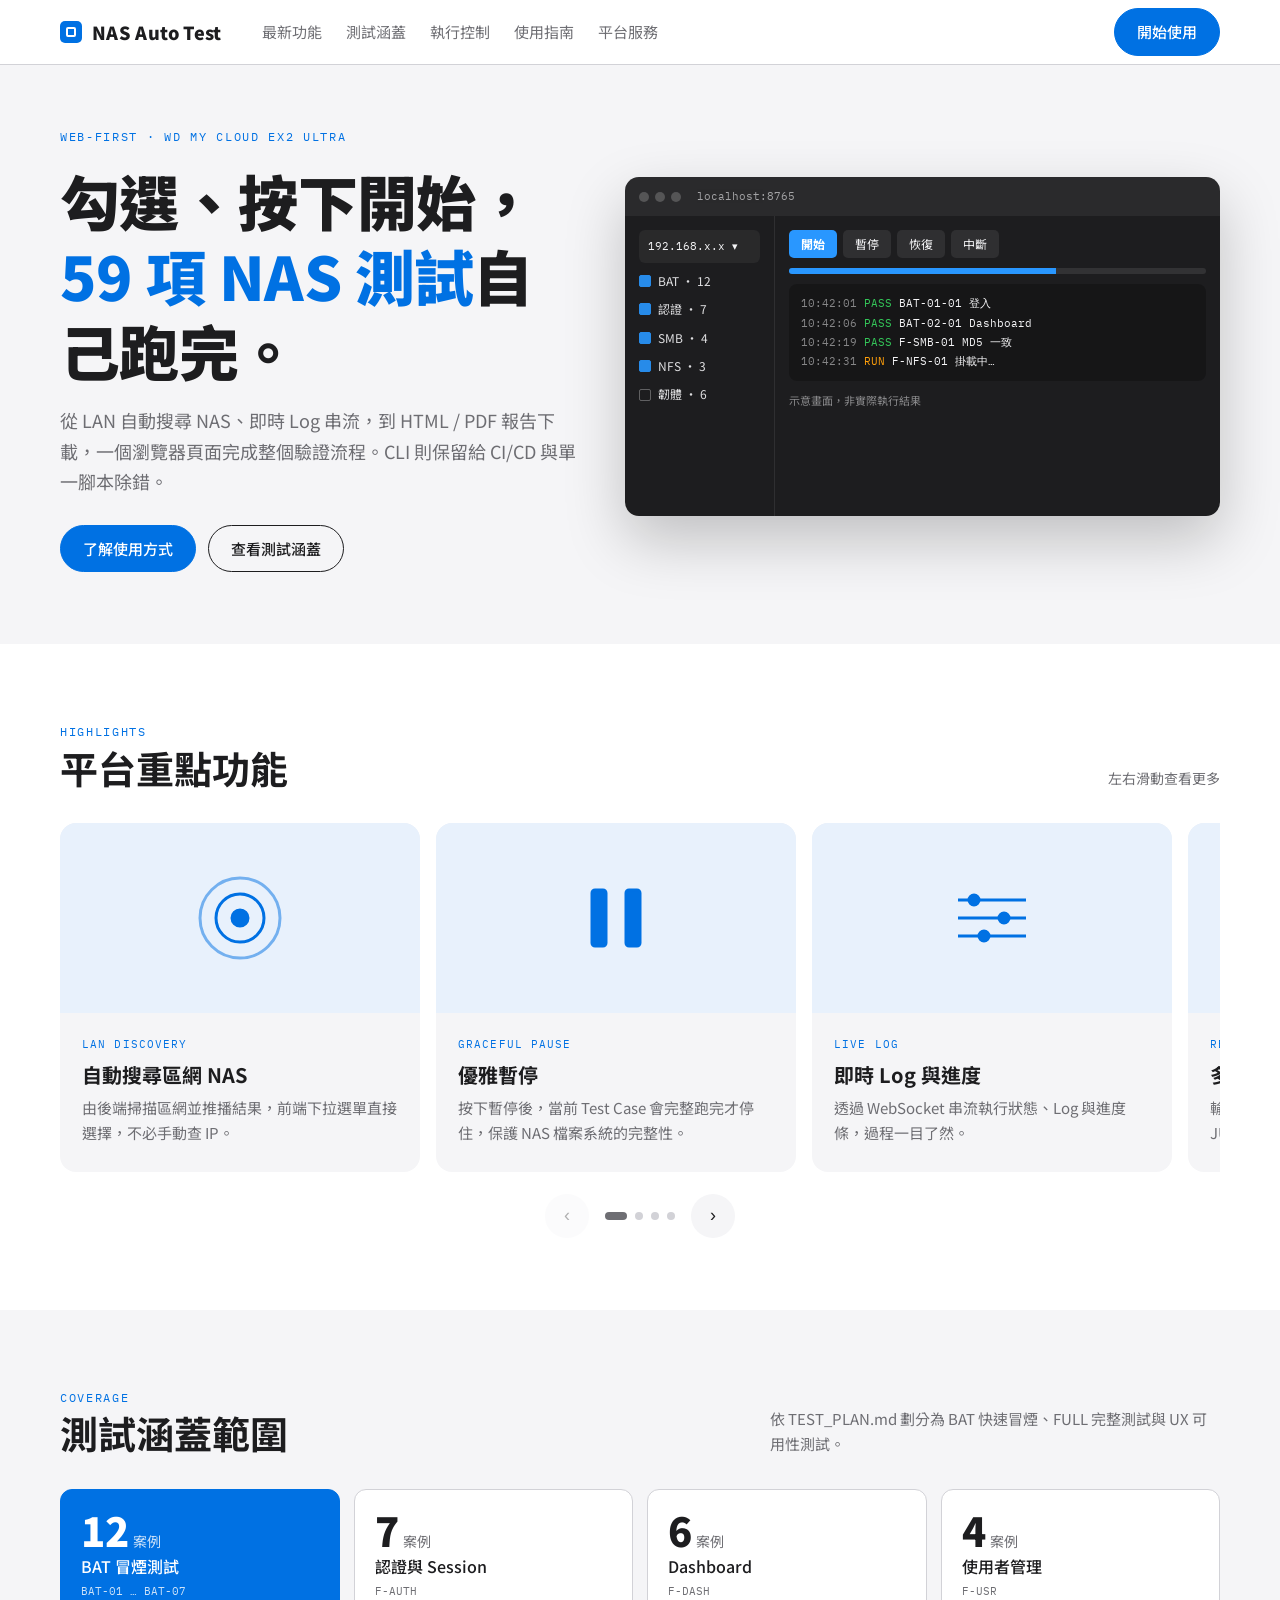
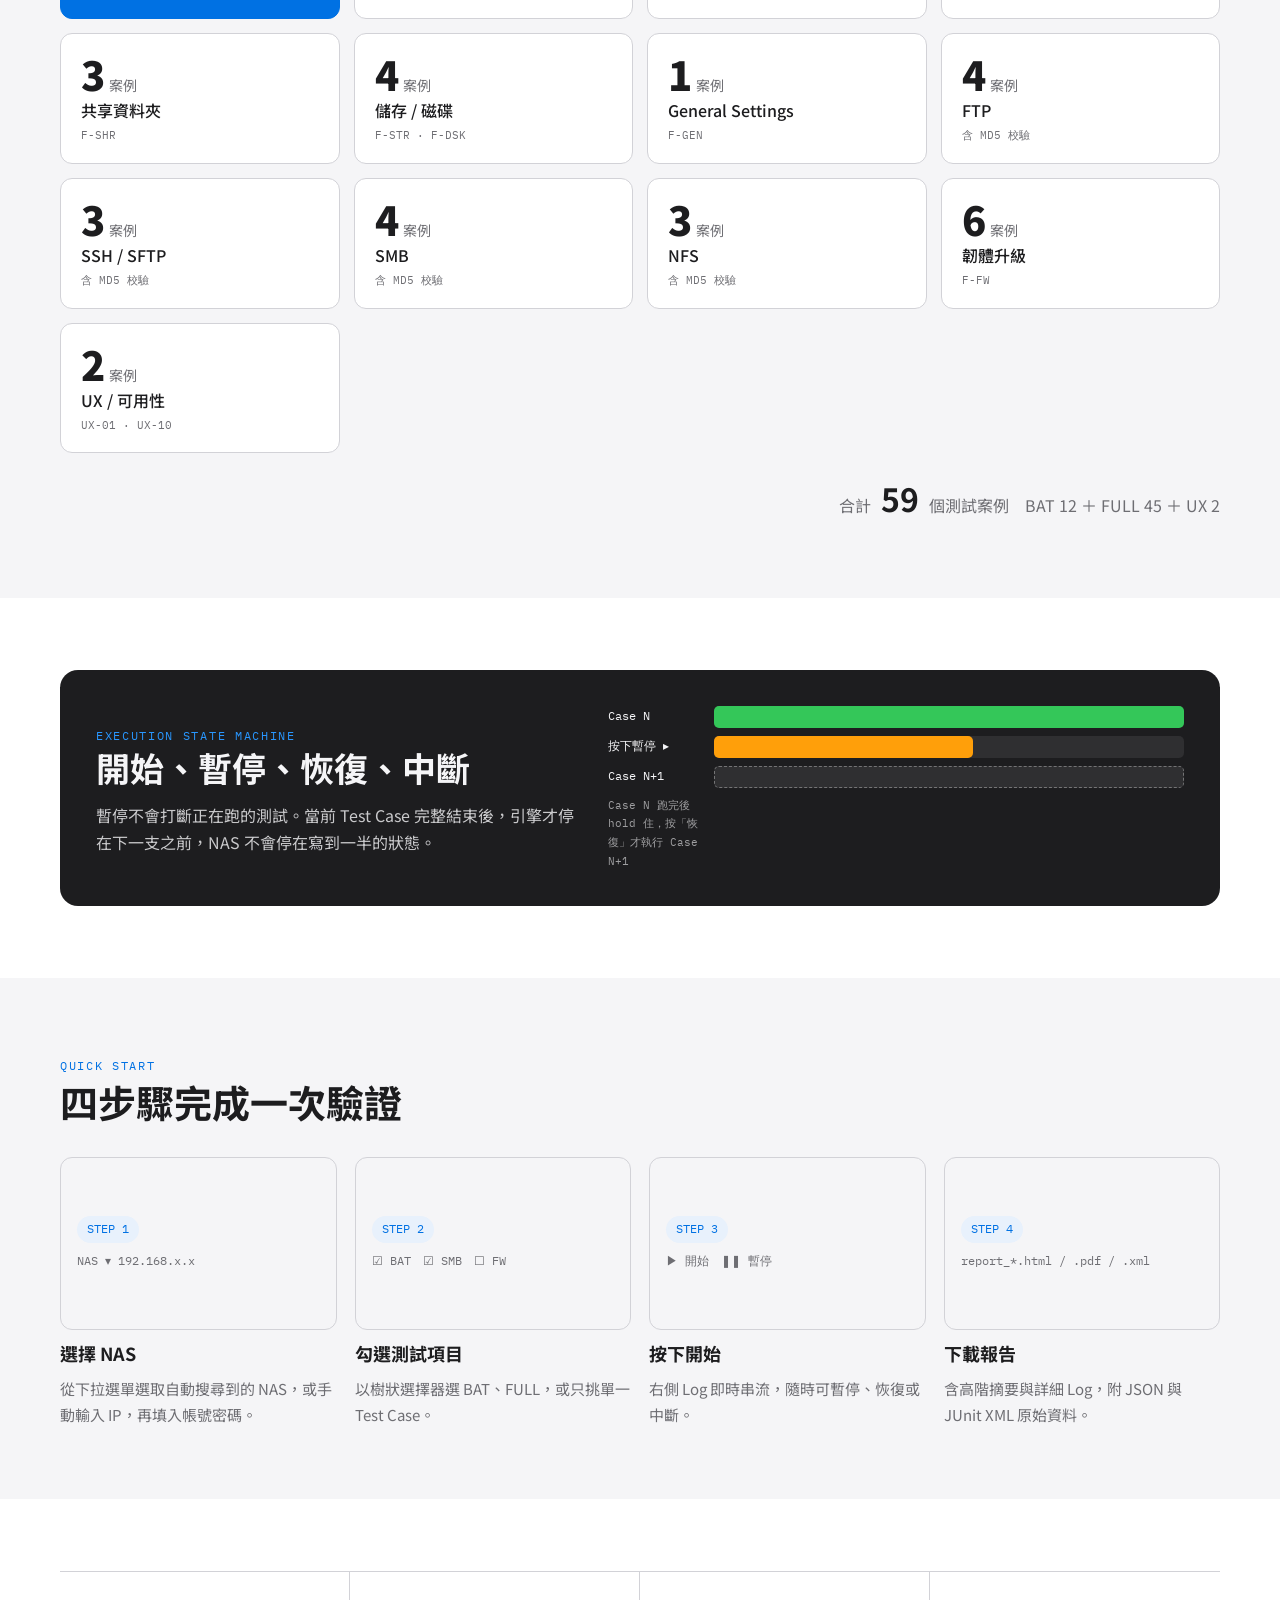
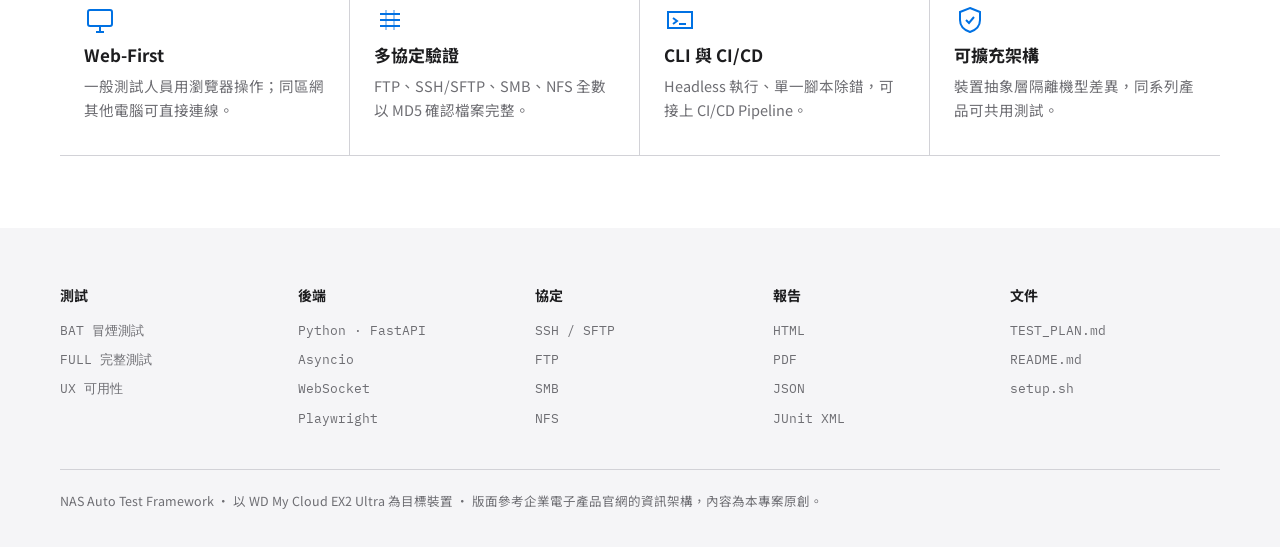
==== nas-intro.html @ 5253f3bf "Add NAS Auto Test introduction page with iPad swipe support Co-Authored-By: Claude Sonnet 5 <noreply" ====
<!doctype html>
<html lang="zh-Hant">
<head>
<meta charset="utf-8">
<meta name="viewport" content="width=device-width,initial-scale=1,viewport-fit=cover">
<title>NAS 自動化測試平台</title>
<link rel="preconnect" href="https://fonts.googleapis.com">
<link rel="stylesheet" href="https://fonts.googleapis.com/css2?family=IBM+Plex+Mono:wght@400;500&family=Noto+Sans+TC:wght@300;400;500;700;900&display=swap">
<style>
html{color-scheme:light dark;-webkit-text-size-adjust:100%}
body{margin:0}
img{max-width:100%}
[hidden]{display:none!important}

:root{
  --bg:#ffffff; --bg-alt:#f5f5f7; --ink:#1d1d1f; --ink-2:#6e6e73; --line:#d2d2d7;
  --accent:#0071e3; --accent-ink:#ffffff; --accent-soft:#e8f1fc;
  --dark:#1d1d1f; --dark-ink:#f5f5f7; --pass:#34c759; --warn:#ff9f0a; --fail:#ff3b30;
  --foot:#f5f5f7; --foot-ink:#1d1d1f; --foot-2:#6e6e73; --foot-line:#d2d2d7;
  --font:"Noto Sans TC","PingFang TC","Microsoft JhengHei",system-ui,sans-serif;
  --mono:"IBM Plex Mono",ui-monospace,Menlo,monospace;
}
@media (prefers-color-scheme:dark){:root:not([data-theme="light"]){
  --bg:#000000; --bg-alt:#161617; --ink:#f5f5f7; --ink-2:#a1a1a6; --line:#424245;
  --accent:#2997ff; --accent-ink:#ffffff; --accent-soft:#0a2540;
  --dark:#1d1d1f; --dark-ink:#f5f5f7; --pass:#30d158; --warn:#ff9f0a; --fail:#ff453a;
  --foot:#161617; --foot-ink:#f5f5f7; --foot-2:#a1a1a6; --foot-line:#424245;
}}
:root[data-theme="dark"]{
  --bg:#000000; --bg-alt:#161617; --ink:#f5f5f7; --ink-2:#a1a1a6; --line:#424245;
  --accent:#2997ff; --accent-ink:#ffffff; --accent-soft:#0a2540;
  --dark:#1d1d1f; --dark-ink:#f5f5f7; --pass:#30d158; --warn:#ff9f0a; --fail:#ff453a;
  --foot:#161617; --foot-ink:#f5f5f7; --foot-2:#a1a1a6; --foot-line:#424245;
}
*{box-sizing:border-box}
html{scroll-behavior:smooth}
body{background:var(--bg);color:var(--ink);font-family:var(--font);font-size:16px;line-height:1.7;-webkit-font-smoothing:antialiased}
a{color:inherit;text-decoration:none}
a:focus-visible,button:focus-visible{outline:2px solid var(--accent);outline-offset:3px}
h1,h2,h3{text-wrap:balance;line-height:1.25;margin:0}
p{margin:0}
.wrap{max-width:1200px;margin-inline:auto;padding-inline:20px}
section{padding-block:72px}
.eyebrow{font-family:var(--mono);font-size:12px;letter-spacing:.14em;text-transform:uppercase;color:var(--accent)}
.sec-head{display:flex;justify-content:space-between;align-items:flex-end;gap:16px;flex-wrap:wrap;margin-bottom:32px}
.sec-head h2{font-size:clamp(26px,3.4vw,38px);font-weight:700}

/* nav */
.nav{position:sticky;top:env(safe-area-inset-top,0px);z-index:10;background:var(--bg);border-bottom:1px solid var(--line)}
.nav .wrap{display:flex;align-items:center;gap:28px;height:64px}
.logo{font-weight:900;font-size:18px;letter-spacing:.02em;display:flex;align-items:center;gap:10px;white-space:nowrap}
.logo i{width:22px;height:22px;border-radius:5px;background:var(--accent);display:inline-block;position:relative}
.logo i::after{content:"";position:absolute;inset:6px;border:2px solid var(--accent-ink);border-radius:2px}
.nav ul{display:flex;gap:24px;list-style:none;margin:0 0 0 12px;padding:0;font-size:15px;color:var(--ink-2)}
.nav ul a:hover{color:var(--ink)}
.nav .sp{flex:1}
.btn{display:inline-block;padding:10px 22px;border-radius:999px;font-weight:500;font-size:15px;border:1px solid var(--ink);color:var(--ink);background:transparent;cursor:pointer;font-family:inherit}
.btn.pri{background:var(--accent);border-color:var(--accent);color:var(--accent-ink)}
.btn:hover{filter:brightness(1.08)}

/* hero */
.hero{padding-block:56px 72px;background:var(--bg-alt)}
.hero .wrap{display:grid;grid-template-columns:1fr 1.15fr;gap:48px;align-items:center}
.hero h1{font-size:clamp(34px,5vw,60px);font-weight:900;letter-spacing:-.01em;margin-block:14px 18px}
.hero h1 em{font-style:normal;color:var(--accent)}
.hero p.lead{color:var(--ink-2);font-size:18px;max-width:34em}
.hero .cta{display:flex;gap:12px;margin-top:28px;flex-wrap:wrap}
.mock{background:var(--dark);color:var(--dark-ink);border-radius:14px;overflow:hidden;box-shadow:0 24px 60px rgba(0,0,0,.22);font-size:13px}
.mock .bar{display:flex;align-items:center;gap:6px;padding:10px 14px;background:rgba(255,255,255,.06)}
.mock .bar b{width:10px;height:10px;border-radius:50%;background:#ffffff33}
.mock .bar span{margin-left:10px;font-family:var(--mono);font-size:11px;opacity:.6}
.mock .body{display:grid;grid-template-columns:150px 1fr;min-height:300px}
.mock .side{padding:14px;border-right:1px solid #ffffff14;display:grid;gap:8px;align-content:start;font-size:12px}
.mock .side .f{background:#ffffff0d;border-radius:6px;padding:7px 9px;font-family:var(--mono);font-size:11px}
.mock .side label{display:flex;gap:7px;align-items:center;opacity:.9}
.mock .side label::before{content:"";width:10px;height:10px;border:1.5px solid #2997ff;border-radius:2px;background:#2997ff}
.mock .side label.off::before{background:transparent;border-color:#ffffff55}
.mock .main{padding:14px;display:grid;gap:10px;align-content:start}
.ctl{display:flex;gap:6px;flex-wrap:wrap}
.ctl span{padding:4px 12px;border-radius:5px;background:#ffffff14;font-size:12px}
.ctl span.on{background:#2997ff;color:#ffffff;font-weight:700}
.prog{height:6px;border-radius:3px;background:#ffffff18;overflow:hidden}
.prog i{display:block;height:100%;width:64%;background:#2997ff}
.log{font-family:var(--mono);font-size:11px;line-height:1.75;background:#00000040;border-radius:8px;padding:10px 12px;overflow:hidden;white-space:nowrap}
.log .p{color:#34c759}.log .r{color:#ff9f0a}.log .f{color:#ff453a}.log .d{opacity:.5}

/* carousel */
.rail{display:flex;gap:16px;overflow-x:auto;scroll-snap-type:x mandatory;padding-bottom:14px;-webkit-overflow-scrolling:touch;overscroll-behavior-x:contain;touch-action:pan-x pan-y;scrollbar-width:none;cursor:grab}
.rail::-webkit-scrollbar{display:none}
.rail.drag{cursor:grabbing;scroll-snap-type:none;user-select:none}
.rail-ctl{display:flex;align-items:center;justify-content:center;gap:16px;margin-top:8px}
.rail-ctl button{width:44px;height:44px;border-radius:50%;border:0;background:var(--bg-alt);color:var(--ink);font-size:18px;cursor:pointer;touch-action:manipulation;-webkit-tap-highlight-color:transparent}
.rail-ctl button:disabled{opacity:.35;cursor:default}
.dots{display:flex;gap:8px}
.dots i{width:8px;height:8px;border-radius:50%;background:var(--line);transition:background .2s,width .2s}
.dots i.on{background:var(--ink-2);width:22px;border-radius:4px}
.alt .rail-ctl button{background:var(--bg)}
.rail>article{flex:0 0 min(360px,84%);scroll-snap-align:start;background:var(--bg-alt);border-radius:16px;overflow:hidden;display:flex;flex-direction:column}
.rail .vis{height:190px;display:grid;place-items:center;background:var(--accent-soft);color:var(--accent)}
.rail .txt{padding:22px 22px 26px;display:grid;gap:8px}
.rail h3{font-size:20px;font-weight:700}
.rail p{color:var(--ink-2);font-size:15px}
.tag{font-family:var(--mono);font-size:11px;letter-spacing:.1em;color:var(--accent)}

/* feature grid */
.alt{background:var(--bg-alt)}
.grid{display:grid;grid-template-columns:repeat(auto-fill,minmax(230px,1fr));gap:14px}
.mod{background:var(--bg);border:1px solid var(--line);border-radius:12px;padding:20px 20px 18px;display:grid;gap:6px;align-content:start}
.mod .n{font-size:40px;font-weight:900;line-height:1;font-variant-numeric:tabular-nums}
.mod .n small{font-size:14px;font-weight:400;color:var(--ink-2);margin-left:4px}
.mod h3{font-size:16px;font-weight:500}
.mod .ids{font-family:var(--mono);font-size:11px;color:var(--ink-2)}
.mod.hl{background:var(--accent);color:var(--accent-ink);border-color:var(--accent)}
.mod.hl .n small,.mod.hl .ids{color:inherit;opacity:.8}
.total{margin-top:18px;display:flex;justify-content:flex-end;gap:10px;align-items:baseline;color:var(--ink-2)}
.total b{font-size:32px;color:var(--ink);font-variant-numeric:tabular-nums}

/* guide */
.guide{display:grid;grid-template-columns:repeat(auto-fit,minmax(240px,1fr));gap:18px}
.guide article{display:grid;gap:12px;align-content:start}
.guide .thumb{aspect-ratio:16/10;border-radius:12px;background:var(--bg-alt);border:1px solid var(--line);padding:16px;display:grid;align-content:center;gap:8px;font-family:var(--mono);font-size:12px;color:var(--ink-2)}
.guide .thumb .pill{display:inline-block;padding:3px 10px;border-radius:999px;background:var(--accent-soft);color:var(--accent);width:max-content}
.guide h3{font-size:18px;font-weight:700}
.guide p{font-size:15px;color:var(--ink-2)}
.pause{background:var(--dark);color:var(--dark-ink);border-radius:18px;padding:36px;display:grid;grid-template-columns:1fr 1.2fr;gap:32px;align-items:center}
.pause h2{font-size:clamp(24px,3vw,34px);font-weight:700;margin-bottom:12px}
.pause p{opacity:.8}
.tl{display:grid;gap:8px;font-family:var(--mono);font-size:12px}
.tl div{display:grid;grid-template-columns:96px 1fr;gap:10px;align-items:center}
.tl .bar{height:22px;border-radius:5px;background:#ffffff14;position:relative}
.tl .bar i{position:absolute;inset:0 auto 0 0;border-radius:5px}
.tl .g{background:#34c759;width:100%}.tl .h{background:#ff9f0a;width:55%}.tl .z{background:transparent;border:1px dashed #ffffff55;width:100%}
.tl .note{grid-column:1/-1;opacity:.6;font-size:11px}

/* services */
.svc{display:grid;grid-template-columns:repeat(auto-fit,minmax(220px,1fr));gap:0;border-block:1px solid var(--line)}
.svc>div{padding:32px 24px;border-right:1px solid var(--line);display:grid;gap:8px;align-content:start}
.svc>div:last-child{border-right:0}
.svc svg{color:var(--accent)}
.svc h3{font-size:17px;font-weight:700}
.svc p{font-size:14.5px;color:var(--ink-2)}

/* footer */
footer{background:var(--foot);color:var(--foot-ink);padding-block:56px 36px;font-size:14px}
.fcols{display:grid;grid-template-columns:repeat(auto-fit,minmax(170px,1fr));gap:28px}
.fcols h4{margin:0 0 12px;font-size:14px;font-weight:700}
.fcols ul{list-style:none;margin:0;padding:0;display:grid;gap:8px;color:var(--foot-2);font-family:var(--mono);font-size:12.5px}
.fbot{margin-top:40px;padding-top:20px;border-top:1px solid var(--foot-line);color:var(--foot-2);font-size:12.5px}

@media (max-width:1024px){
  .guide{display:flex;overflow-x:auto;scroll-snap-type:x mandatory;-webkit-overflow-scrolling:touch;overscroll-behavior-x:contain;touch-action:pan-x pan-y;scrollbar-width:none;padding-bottom:14px}
  .guide::-webkit-scrollbar{display:none}
  .guide article{flex:0 0 min(300px,80%);scroll-snap-align:start}
}
@media (max-width:860px){
  .nav .wrap{flex-wrap:wrap;height:auto;row-gap:0;padding-top:10px}
  .nav ul{order:3;width:100%;margin:0;padding:8px 0 10px;overflow-x:auto;white-space:nowrap;-webkit-overflow-scrolling:touch;scrollbar-width:none;gap:22px}
  .nav ul::-webkit-scrollbar{display:none}
  .nav ul a{display:inline-block;padding:6px 0}
  .btn{min-height:44px}
  .hero .wrap,.pause{grid-template-columns:1fr}
  .mock .body{grid-template-columns:118px 1fr}
  .svc>div{border-right:0;border-bottom:1px solid var(--line)}
  section{padding-block:52px}
  .pause{padding:24px}
}
@media (prefers-reduced-motion:reduce){html{scroll-behavior:auto}}
</style>
</head>
<body>

<header class="nav">
  <div class="wrap">
    <a class="logo" href="#top"><i></i>NAS Auto Test</a>
    <ul>
      <li><a href="#new">最新功能</a></li>
      <li><a href="#coverage">測試涵蓋</a></li>
      <li><a href="#pause">執行控制</a></li>
      <li><a href="#guide">使用指南</a></li>
      <li><a href="#svc">平台服務</a></li>
    </ul>
    <span class="sp"></span>
    <a class="btn pri" href="#guide">開始使用</a>
  </div>
</header>

<main id="top">
<section class="hero">
  <div class="wrap">
    <div>
      <span class="eyebrow">Web-First · WD My Cloud EX2 Ultra</span>
      <h1>勾選、按下開始，<br><em>59 項 NAS 測試</em>自己跑完。</h1>
      <p class="lead">從 LAN 自動搜尋 NAS、即時 Log 串流，到 HTML / PDF 報告下載，一個瀏覽器頁面完成整個驗證流程。CLI 則保留給 CI/CD 與單一腳本除錯。</p>
      <div class="cta">
        <a class="btn pri" href="#guide">了解使用方式</a>
        <a class="btn" href="#coverage">查看測試涵蓋</a>
      </div>
    </div>
    <div class="mock" role="img" aria-label="測試儀表板示意圖（範例資料）">
      <div class="bar"><b></b><b></b><b></b><span>localhost:8765</span></div>
      <div class="body">
        <div class="side">
          <div class="f">192.168.x.x ▾</div>
          <label>BAT · 12</label>
          <label>認證 · 7</label>
          <label>SMB · 4</label>
          <label>NFS · 3</label>
          <label class="off">韌體 · 6</label>
        </div>
        <div class="main">
          <div class="ctl"><span class="on">開始</span><span>暫停</span><span>恢復</span><span>中斷</span></div>
          <div class="prog"><i></i></div>
          <div class="log">
            <div><span class="d">10:42:01</span> <span class="p">PASS</span> BAT-01-01 登入</div>
            <div><span class="d">10:42:06</span> <span class="p">PASS</span> BAT-02-01 Dashboard</div>
            <div><span class="d">10:42:19</span> <span class="p">PASS</span> F-SMB-01 MD5 一致</div>
            <div><span class="d">10:42:31</span> <span class="r">RUN </span> F-NFS-01 掛載中…</div>
          </div>
          <div style="font-size:11px;opacity:.5">示意畫面，非實際執行結果</div>
        </div>
      </div>
    </div>
  </div>
</section>

<section id="new">
  <div class="wrap">
    <div class="sec-head"><div><span class="eyebrow">Highlights</span><h2>平台重點功能</h2></div><span style="color:var(--ink-2);font-size:14px">左右滑動查看更多</span></div>
    <div class="rail">
      <article>
        <div class="vis"><svg width="96" height="96" viewBox="0 0 96 96" fill="none" stroke="currentColor" stroke-width="3"><circle cx="48" cy="48" r="8" fill="currentColor"/><circle cx="48" cy="48" r="24"/><circle cx="48" cy="48" r="40" opacity=".5"/></svg></div>
        <div class="txt"><span class="tag">LAN DISCOVERY</span><h3>自動搜尋區網 NAS</h3><p>由後端掃描區網並推播結果，前端下拉選單直接選擇，不必手動查 IP。</p></div>
      </article>
      <article>
        <div class="vis"><svg width="96" height="96" viewBox="0 0 96 96" fill="none" stroke="currentColor" stroke-width="3"><rect x="24" y="20" width="14" height="56" rx="3" fill="currentColor"/><rect x="58" y="20" width="14" height="56" rx="3" fill="currentColor"/></svg></div>
        <div class="txt"><span class="tag">GRACEFUL PAUSE</span><h3>優雅暫停</h3><p>按下暫停後，當前 Test Case 會完整跑完才停住，保護 NAS 檔案系統的完整性。</p></div>
      </article>
      <article>
        <div class="vis"><svg width="96" height="96" viewBox="0 0 96 96" fill="none" stroke="currentColor" stroke-width="3"><path d="M14 30h68M14 48h68M14 66h68"/><circle cx="30" cy="30" r="5" fill="currentColor"/><circle cx="60" cy="48" r="5" fill="currentColor"/><circle cx="40" cy="66" r="5" fill="currentColor"/></svg></div>
        <div class="txt"><span class="tag">LIVE LOG</span><h3>即時 Log 與進度</h3><p>透過 WebSocket 串流執行狀態、Log 與進度條，過程一目了然。</p></div>
      </article>
      <article>
        <div class="vis"><svg width="96" height="96" viewBox="0 0 96 96" fill="none" stroke="currentColor" stroke-width="3"><path d="M26 12h30l16 16v56H26z"/><path d="M56 12v16h16M38 50h22M38 62h22M38 74h14"/></svg></div>
        <div class="txt"><span class="tag">REPORTS</span><h3>多格式報告</h3><p>輸出 HTML / PDF 供閱讀，同步保留 JSON 與 JUnit XML 原始資料給 CI 使用。</p></div>
      </article>
    </div>
    <div class="rail-ctl" data-for="rail">
      <button type="button" data-dir="-1" aria-label="上一張">‹</button>
      <div class="dots"></div>
      <button type="button" data-dir="1" aria-label="下一張">›</button>
    </div>
  </div>
</section>

<section id="coverage" class="alt">
  <div class="wrap">
    <div class="sec-head"><div><span class="eyebrow">Coverage</span><h2>測試涵蓋範圍</h2></div><p style="color:var(--ink-2);max-width:30em;font-size:15px">依 TEST_PLAN.md 劃分為 BAT 快速冒煙、FULL 完整測試與 UX 可用性測試。</p></div>
    <div class="grid">
      <div class="mod hl"><div class="n">12<small>案例</small></div><h3>BAT 冒煙測試</h3><div class="ids">BAT-01 … BAT-07</div></div>
      <div class="mod"><div class="n">7<small>案例</small></div><h3>認證與 Session</h3><div class="ids">F-AUTH</div></div>
      <div class="mod"><div class="n">6<small>案例</small></div><h3>Dashboard</h3><div class="ids">F-DASH</div></div>
      <div class="mod"><div class="n">4<small>案例</small></div><h3>使用者管理</h3><div class="ids">F-USR</div></div>
      <div class="mod"><div class="n">3<small>案例</small></div><h3>共享資料夾</h3><div class="ids">F-SHR</div></div>
      <div class="mod"><div class="n">4<small>案例</small></div><h3>儲存 / 磁碟</h3><div class="ids">F-STR · F-DSK</div></div>
      <div class="mod"><div class="n">1<small>案例</small></div><h3>General Settings</h3><div class="ids">F-GEN</div></div>
      <div class="mod"><div class="n">4<small>案例</small></div><h3>FTP</h3><div class="ids">含 MD5 校驗</div></div>
      <div class="mod"><div class="n">3<small>案例</small></div><h3>SSH / SFTP</h3><div class="ids">含 MD5 校驗</div></div>
      <div class="mod"><div class="n">4<small>案例</small></div><h3>SMB</h3><div class="ids">含 MD5 校驗</div></div>
      <div class="mod"><div class="n">3<small>案例</small></div><h3>NFS</h3><div class="ids">含 MD5 校驗</div></div>
      <div class="mod"><div class="n">6<small>案例</small></div><h3>韌體升級</h3><div class="ids">F-FW</div></div>
      <div class="mod"><div class="n">2<small>案例</small></div><h3>UX / 可用性</h3><div class="ids">UX-01 · UX-10</div></div>
    </div>
    <div class="total"><span>合計</span><b>59</b><span>個測試案例　BAT 12 ＋ FULL 45 ＋ UX 2</span></div>
  </div>
</section>

<section id="pause">
  <div class="wrap">
    <div class="pause">
      <div>
        <span class="eyebrow" style="color:#2997ff">Execution State Machine</span>
        <h2>開始、暫停、恢復、中斷</h2>
        <p>暫停不會打斷正在跑的測試。當前 Test Case 完整結束後，引擎才停在下一支之前，NAS 不會停在寫到一半的狀態。</p>
      </div>
      <div class="tl" aria-label="Graceful Pause 時間軸示意">
        <div><span>Case N</span><span class="bar"><i class="g"></i></span></div>
        <div><span>按下暫停 ▸</span><span class="bar"><i class="h"></i></span></div>
        <div><span>Case N+1</span><span class="bar"><i class="z"></i></span></div>
        <div class="note">Case N 跑完後 hold 住，按「恢復」才執行 Case N+1</div>
      </div>
    </div>
  </div>
</section>

<section id="guide" class="alt">
  <div class="wrap">
    <div class="sec-head"><div><span class="eyebrow">Quick Start</span><h2>四步驟完成一次驗證</h2></div></div>
    <div class="guide">
      <article><div class="thumb"><span class="pill">STEP 1</span><span>NAS ▾ 192.168.x.x</span></div><h3>選擇 NAS</h3><p>從下拉選單選取自動搜尋到的 NAS，或手動輸入 IP，再填入帳號密碼。</p></article>
      <article><div class="thumb"><span class="pill">STEP 2</span><span>☑ BAT　☑ SMB　☐ FW</span></div><h3>勾選測試項目</h3><p>以樹狀選擇器選 BAT、FULL，或只挑單一 Test Case。</p></article>
      <article><div class="thumb"><span class="pill">STEP 3</span><span>▶ 開始　❚❚ 暫停</span></div><h3>按下開始</h3><p>右側 Log 即時串流，隨時可暫停、恢復或中斷。</p></article>
      <article><div class="thumb"><span class="pill">STEP 4</span><span>report_*.html / .pdf / .xml</span></div><h3>下載報告</h3><p>含高階摘要與詳細 Log，附 JSON 與 JUnit XML 原始資料。</p></article>
    </div>
  </div>
</section>

<section id="svc">
  <div class="wrap">
    <div class="svc">
      <div>
        <svg width="32" height="32" viewBox="0 0 32 32" fill="none" stroke="currentColor" stroke-width="2"><rect x="4" y="6" width="24" height="16" rx="2"/><path d="M12 28h8M16 22v6"/></svg>
        <h3>Web-First</h3><p>一般測試人員用瀏覽器操作；同區網其他電腦可直接連線。</p>
      </div>
      <div>
        <svg width="32" height="32" viewBox="0 0 32 32" fill="none" stroke="currentColor" stroke-width="2"><path d="M6 10h20M6 16h20M6 22h20"/><path d="M12 6v20M20 6v20" opacity=".4"/></svg>
        <h3>多協定驗證</h3><p>FTP、SSH/SFTP、SMB、NFS 全數以 MD5 確認檔案完整。</p>
      </div>
      <div>
        <svg width="32" height="32" viewBox="0 0 32 32" fill="none" stroke="currentColor" stroke-width="2"><path d="M4 8h24v16H4z"/><path d="M9 14l4 3-4 3M15 20h7"/></svg>
        <h3>CLI 與 CI/CD</h3><p>Headless 執行、單一腳本除錯，可接上 CI/CD Pipeline。</p>
      </div>
      <div>
        <svg width="32" height="32" viewBox="0 0 32 32" fill="none" stroke="currentColor" stroke-width="2"><path d="M16 4l10 4v8c0 6-4 10-10 12C10 26 6 22 6 16V8z"/><path d="M12 16l3 3 5-6"/></svg>
        <h3>可擴充架構</h3><p>裝置抽象層隔離機型差異，同系列產品可共用測試。</p>
      </div>
    </div>
  </div>
</section>
</main>

<footer>
  <div class="wrap">
    <div class="fcols">
      <div><h4>測試</h4><ul><li>BAT 冒煙測試</li><li>FULL 完整測試</li><li>UX 可用性</li></ul></div>
      <div><h4>後端</h4><ul><li>Python · FastAPI</li><li>Asyncio</li><li>WebSocket</li><li>Playwright</li></ul></div>
      <div><h4>協定</h4><ul><li>SSH / SFTP</li><li>FTP</li><li>SMB</li><li>NFS</li></ul></div>
      <div><h4>報告</h4><ul><li>HTML</li><li>PDF</li><li>JSON</li><li>JUnit XML</li></ul></div>
      <div><h4>文件</h4><ul><li>TEST_PLAN.md</li><li>README.md</li><li>setup.sh</li></ul></div>
    </div>
    <div class="fbot">NAS Auto Test Framework · 以 WD My Cloud EX2 Ultra 為目標裝置 · 版面參考企業電子產品官網的資訊架構，內容為本專案原創。</div>
  </div>
</footer>
<script>
(function(){
  function setup(ctl){
    var rail=ctl.previousElementSibling,dots=ctl.querySelector('.dots');
    var items=[].slice.call(rail.children),prev=ctl.querySelector('[data-dir="-1"]'),next=ctl.querySelector('[data-dir="1"]');
    items.forEach(function(){dots.appendChild(document.createElement('i'))});
    function idx(){var x=rail.scrollLeft,best=0,d=1e9;items.forEach(function(el,i){var k=Math.abs(el.offsetLeft-rail.offsetLeft-x);if(k<d){d=k;best=i}});return best}
    function update(){var i=idx(),atEnd=rail.scrollLeft+rail.clientWidth>=rail.scrollWidth-2;
      if(atEnd)i=items.length-1;
      [].forEach.call(dots.children,function(d,n){d.className=n===i?'on':''});
      prev.disabled=rail.scrollLeft<=2;next.disabled=atEnd}
    function go(dir){var i=Math.max(0,Math.min(items.length-1,idx()+dir));rail.scrollTo({left:items[i].offsetLeft-rail.offsetLeft,behavior:'smooth'})}
    prev.onclick=function(){go(-1)};next.onclick=function(){go(1)};
    rail.addEventListener('scroll',function(){requestAnimationFrame(update)},{passive:true});
    window.addEventListener('resize',update);
    rail.addEventListener('keydown',function(e){if(e.key==='ArrowLeft')go(-1);if(e.key==='ArrowRight')go(1)});
    rail.tabIndex=0;
    var down=false,sx=0,sl=0,moved=false;
    rail.addEventListener('pointerdown',function(e){if(e.pointerType!=='mouse')return;down=true;moved=false;sx=e.clientX;sl=rail.scrollLeft});
    window.addEventListener('pointermove',function(e){if(!down)return;var dx=e.clientX-sx;if(Math.abs(dx)>4){moved=true;rail.classList.add('drag')}if(moved)rail.scrollLeft=sl-dx});
    window.addEventListener('pointerup',function(){if(!down)return;down=false;rail.classList.remove('drag');if(moved)go(0)});
    update();
  }
  [].forEach.call(document.querySelectorAll('.rail-ctl'),setup);
})();
</script>
</body>
</html>
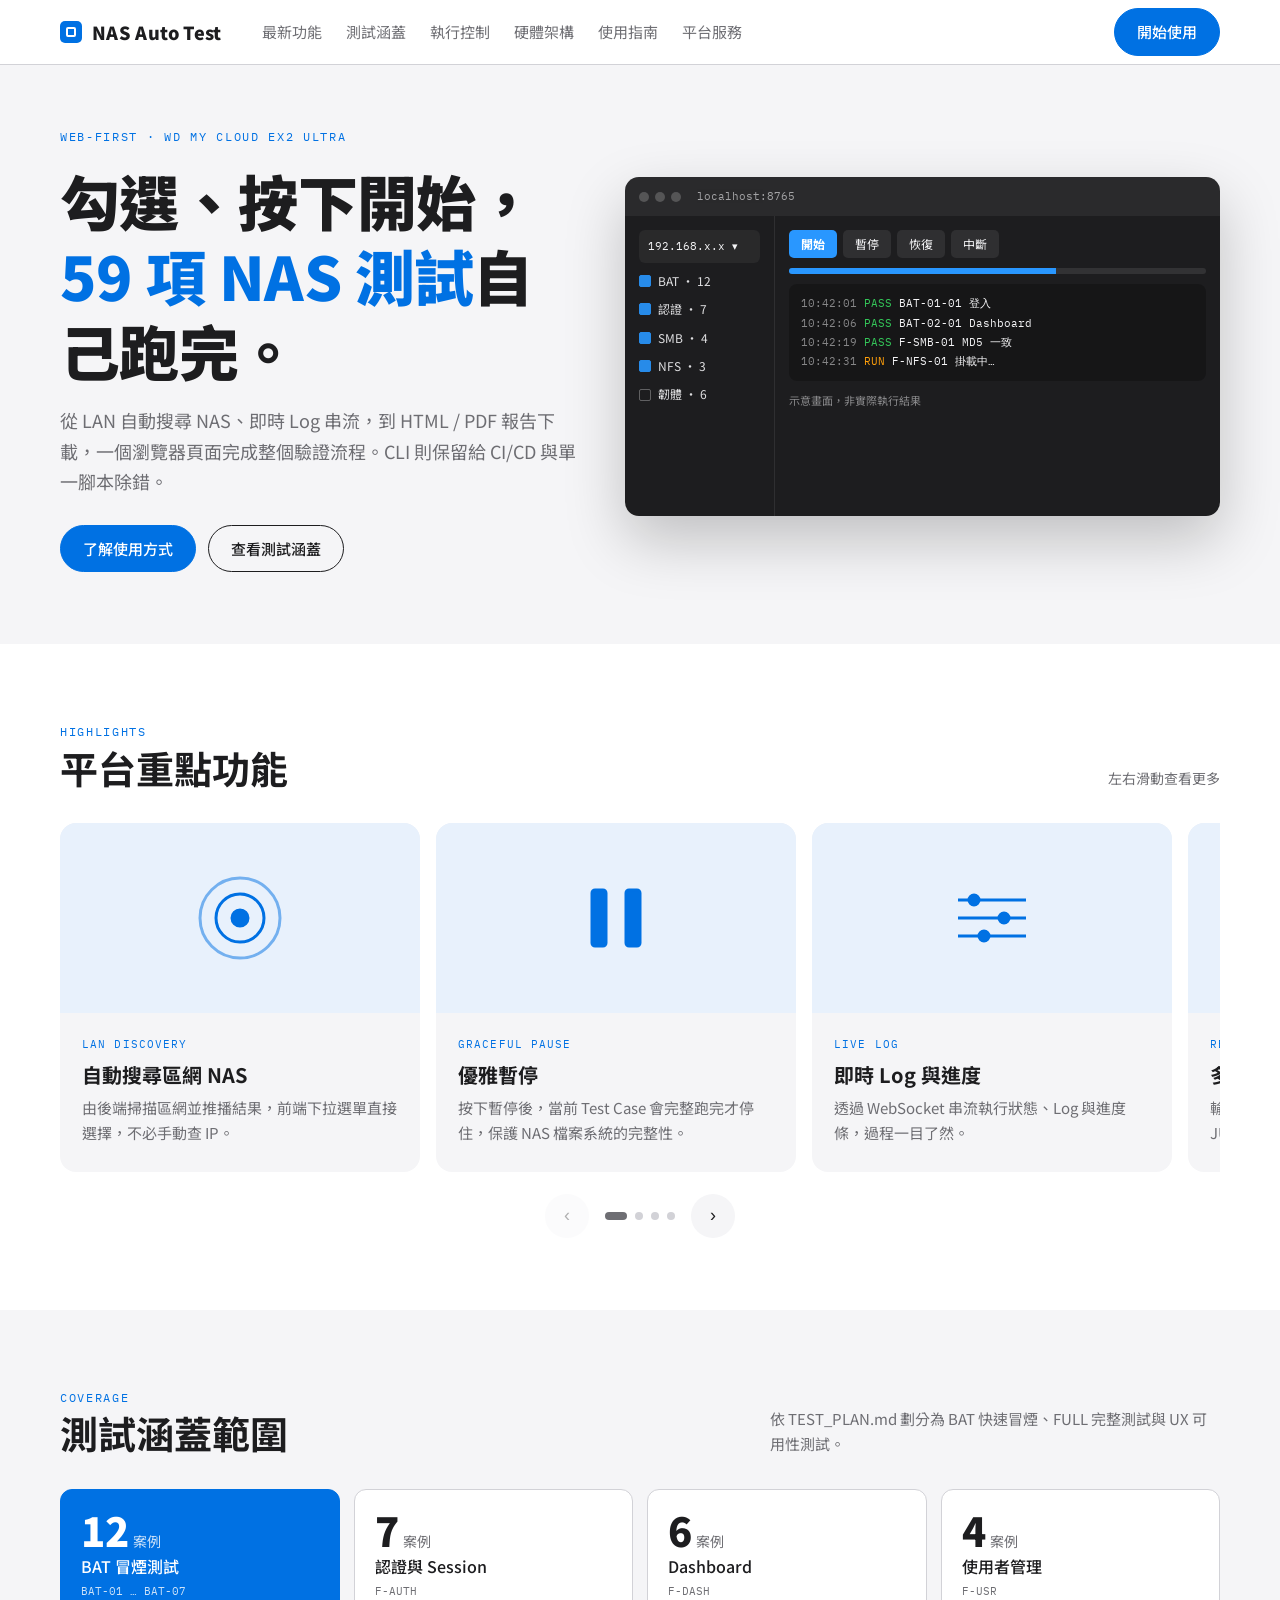
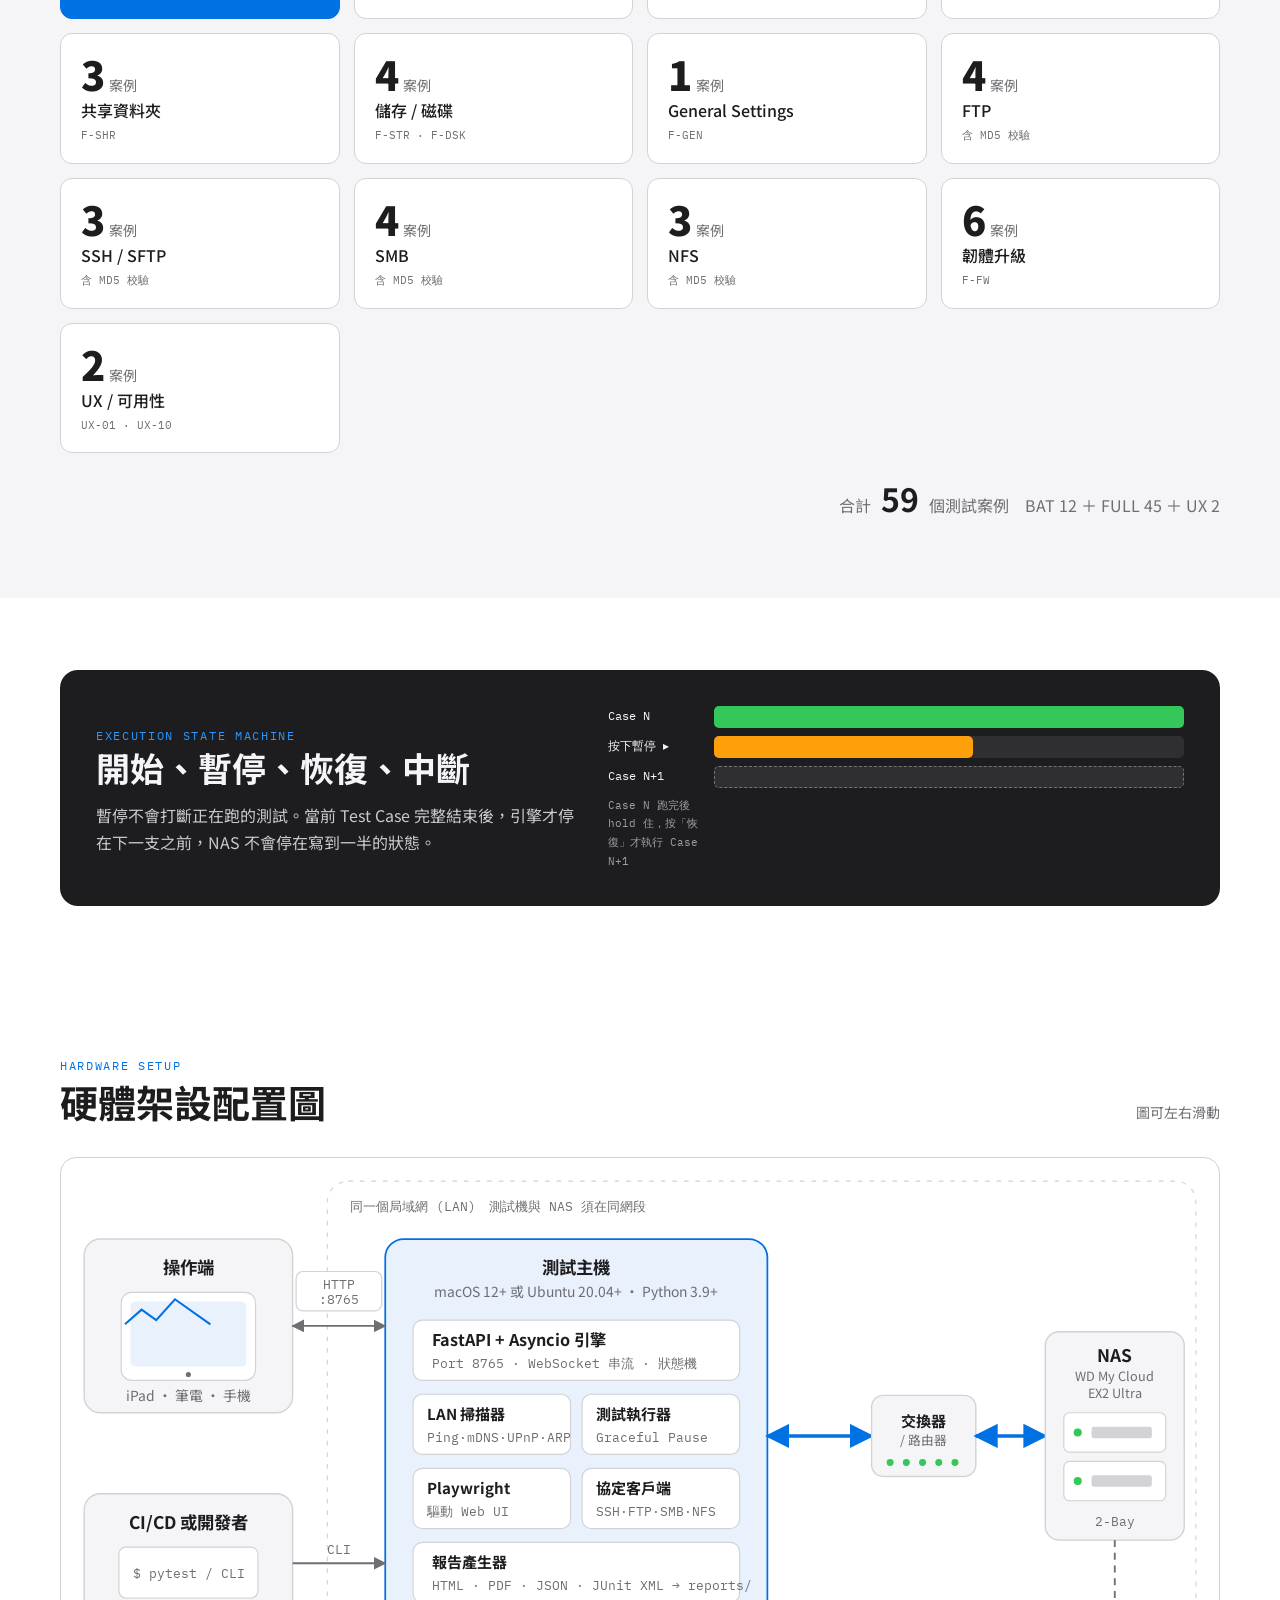
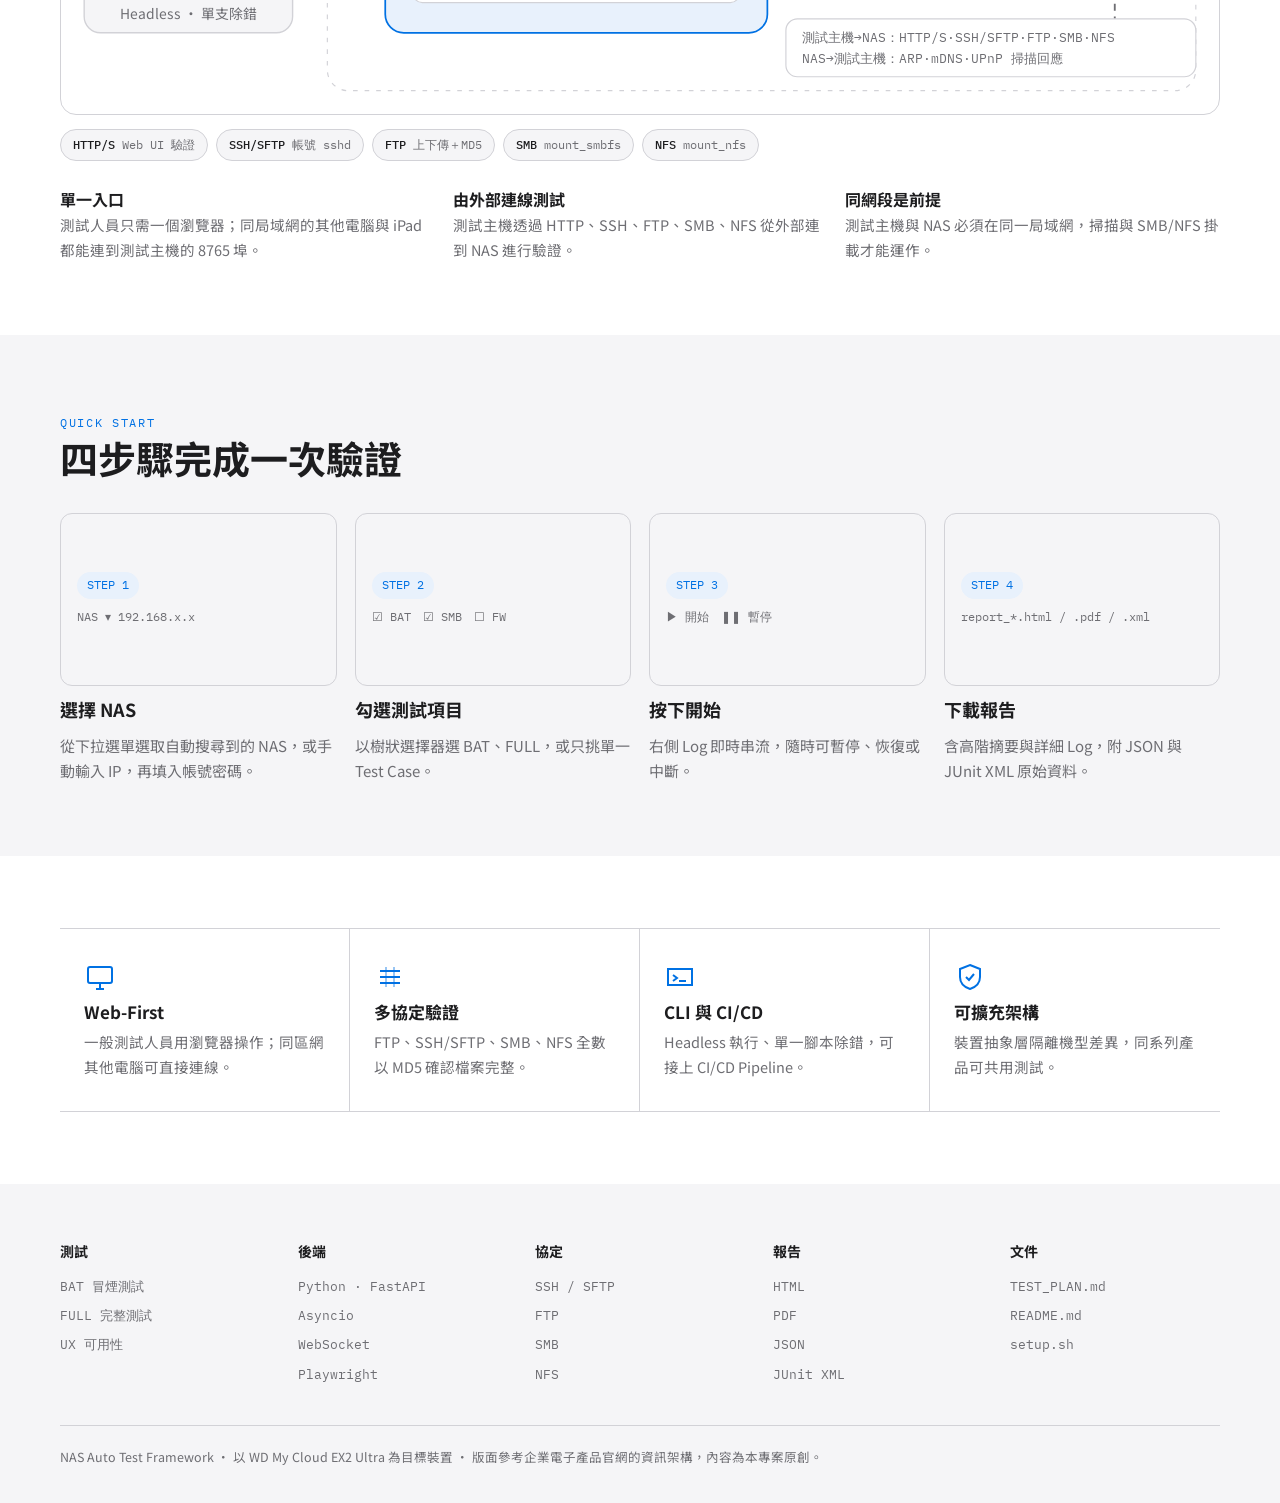
==== commit 96e1a049: "Add hardware topology diagram to intro page Co-Authored-By: Claude Sonnet 5 <noreply@anthropic.com>" ====
--- a/nas-intro.html
+++ b/nas-intro.html
@@ -147,6 +147,29 @@
 .fcols ul{list-style:none;margin:0;padding:0;display:grid;gap:8px;color:var(--foot-2);font-family:var(--mono);font-size:12.5px}
 .fbot{margin-top:40px;padding-top:20px;border-top:1px solid var(--foot-line);color:var(--foot-2);font-size:12.5px}
 
+/* topology */
+.topo-scroll{overflow-x:auto;-webkit-overflow-scrolling:touch;overscroll-behavior-x:contain;border:1px solid var(--line);border-radius:16px;background:var(--bg)}
+.topo{display:block;min-width:740px;width:100%;height:auto}
+.topo text{font-family:var(--font);fill:var(--ink)}
+.topo .sub{fill:var(--ink-2);font-size:12px}
+.topo .ttl{font-size:15px;font-weight:700}
+.topo .mono{font-family:var(--mono);font-size:11px;fill:var(--ink-2)}
+.topo .box{fill:var(--bg-alt);stroke:var(--line);stroke-width:1.2}
+.topo .inner{fill:var(--bg);stroke:var(--line);stroke-width:1}
+.topo .host{fill:var(--accent-soft);stroke:var(--accent);stroke-width:1.5}
+.topo .lan{stroke:var(--accent);stroke-width:3;fill:none}
+.topo .wire{stroke:var(--ink-2);stroke-width:1.6;fill:none}
+.topo .dash{stroke:var(--ink-2);stroke-width:1.6;fill:none;stroke-dasharray:6 5}
+.topo .lbl{fill:var(--bg);stroke:var(--line);stroke-width:1}
+.topo .led{fill:var(--pass)}
+.topo .arrow{fill:var(--ink-2)}
+.topo .arrow-a{fill:var(--accent)}
+.topo-note{margin-top:14px;display:flex;flex-wrap:wrap;gap:8px}
+.chip{font-family:var(--mono);font-size:12px;padding:5px 12px;border-radius:999px;background:var(--bg-alt);color:var(--ink-2);border:1px solid var(--line)}
+.chip b{color:var(--ink);font-weight:500}
+.topo-facts{display:grid;grid-template-columns:repeat(auto-fit,minmax(220px,1fr));gap:18px;margin-top:28px}
+.topo-facts h3{font-size:16px;font-weight:700;margin-bottom:4px}
+.topo-facts p{font-size:14.5px;color:var(--ink-2)}
 @media (max-width:1024px){
   .guide{display:flex;overflow-x:auto;scroll-snap-type:x mandatory;-webkit-overflow-scrolling:touch;overscroll-behavior-x:contain;touch-action:pan-x pan-y;scrollbar-width:none;padding-bottom:14px}
   .guide::-webkit-scrollbar{display:none}
@@ -176,6 +199,7 @@
       <li><a href="#new">最新功能</a></li>
       <li><a href="#coverage">測試涵蓋</a></li>
       <li><a href="#pause">執行控制</a></li>
+      <li><a href="#hardware">硬體架構</a></li>
       <li><a href="#guide">使用指南</a></li>
       <li><a href="#svc">平台服務</a></li>
     </ul>
@@ -288,6 +312,112 @@
         <div><span>Case N+1</span><span class="bar"><i class="z"></i></span></div>
         <div class="note">Case N 跑完後 hold 住，按「恢復」才執行 Case N+1</div>
       </div>
+    </div>
+  </div>
+</section>
+
+<section id="hardware">
+  <div class="wrap">
+    <div class="sec-head"><div><span class="eyebrow">Hardware Setup</span><h2>硬體架設配置圖</h2></div><span style="color:var(--ink-2);font-size:14px">圖可左右滑動</span></div>
+    <div class="topo-scroll">
+    <svg class="topo" viewBox="0 0 1000 480" role="img" aria-labelledby="topo-t topo-d">
+      <title id="topo-t">硬體架設配置圖</title>
+      <desc id="topo-d">操作端與 CI/CD 連到測試主機，測試主機經區網交換器透過 HTTP、SSH、FTP、SMB、NFS 測試 NAS。</desc>
+      <defs>
+        <marker id="ah" viewBox="0 0 10 10" refX="9" refY="5" markerWidth="7" markerHeight="7" orient="auto-start-reverse"><path d="M0 0L10 5L0 10z" class="arrow"/></marker>
+        <marker id="aa" viewBox="0 0 10 10" refX="9" refY="5" markerWidth="7" markerHeight="7" orient="auto-start-reverse"><path d="M0 0L10 5L0 10z" class="arrow-a"/></marker>
+      </defs>
+
+      <!-- zone label -->
+      <rect x="230" y="20" width="750" height="440" rx="18" fill="none" stroke="var(--line)" stroke-dasharray="4 6"/>
+      <text x="250" y="46" class="mono">同一個局域網 (LAN)　測試機與 NAS 須在同網段</text>
+
+      <!-- operator -->
+      <rect x="20" y="70" width="180" height="150" rx="14" class="box"/>
+      <text x="110" y="100" text-anchor="middle" class="ttl">操作端</text>
+      <rect x="52" y="116" width="116" height="76" rx="9" class="inner"/>
+      <rect x="60" y="124" width="100" height="56" rx="4" fill="var(--accent-soft)" stroke="none"/>
+      <path d="M68 164l16-14 14 10 18-20 34 24" transform="translate(-6,-4) scale(.9)" stroke="var(--accent)" stroke-width="2" fill="none"/>
+      <circle cx="110" cy="187" r="2.2" fill="var(--ink-2)"/>
+      <text x="110" y="210" text-anchor="middle" class="sub">iPad · 筆電 · 手機</text>
+
+      <!-- CI -->
+      <rect x="20" y="290" width="180" height="120" rx="14" class="box"/>
+      <text x="110" y="320" text-anchor="middle" class="ttl">CI/CD 或開發者</text>
+      <rect x="50" y="336" width="120" height="44" rx="6" class="inner"/>
+      <text x="62" y="363" class="mono">$ pytest / CLI</text>
+      <text x="110" y="398" text-anchor="middle" class="sub">Headless · 單支除錯</text>
+
+      <!-- host -->
+      <rect x="280" y="70" width="330" height="340" rx="16" class="host"/>
+      <text x="445" y="100" text-anchor="middle" class="ttl">測試主機</text>
+      <text x="445" y="120" text-anchor="middle" class="sub">macOS 12+ 或 Ubuntu 20.04+ · Python 3.9+</text>
+      <rect x="304" y="140" width="282" height="52" rx="8" class="inner"/>
+      <text x="320" y="162" class="ttl" style="font-size:14px">FastAPI + Asyncio 引擎</text>
+      <text x="320" y="181" class="mono">Port 8765 · WebSocket 串流 · 狀態機</text>
+      <rect x="304" y="204" width="136" height="52" rx="8" class="inner"/>
+      <text x="316" y="226" class="ttl" style="font-size:13px">LAN 掃描器</text>
+      <text x="316" y="245" class="mono">Ping·mDNS·UPnP·ARP</text>
+      <rect x="450" y="204" width="136" height="52" rx="8" class="inner"/>
+      <text x="462" y="226" class="ttl" style="font-size:13px">測試執行器</text>
+      <text x="462" y="245" class="mono">Graceful Pause</text>
+      <rect x="304" y="268" width="136" height="52" rx="8" class="inner"/>
+      <text x="316" y="290" class="ttl" style="font-size:13px">Playwright</text>
+      <text x="316" y="309" class="mono">驅動 Web UI</text>
+      <rect x="450" y="268" width="136" height="52" rx="8" class="inner"/>
+      <text x="462" y="290" class="ttl" style="font-size:13px">協定客戶端</text>
+      <text x="462" y="309" class="mono">SSH·FTP·SMB·NFS</text>
+      <rect x="304" y="332" width="282" height="52" rx="8" class="inner"/>
+      <text x="320" y="354" class="ttl" style="font-size:13px">報告產生器</text>
+      <text x="320" y="373" class="mono">HTML · PDF · JSON · JUnit XML → reports/</text>
+
+      <!-- operator -> host -->
+      <path d="M200 145H280" class="wire" marker-end="url(#ah)" marker-start="url(#ah)"/>
+      <rect x="203" y="98" width="74" height="34" rx="6" class="lbl"/>
+      <text x="240" y="113" text-anchor="middle" class="mono">HTTP</text>
+      <text x="240" y="126" text-anchor="middle" class="mono">:8765</text>
+      <path d="M200 350H280" class="wire" marker-end="url(#ah)"/>
+      <text x="240" y="342" text-anchor="middle" class="mono">CLI</text>
+
+      <!-- host -> switch -->
+      <path d="M610 240H700" class="lan" marker-end="url(#aa)" marker-start="url(#aa)"/>
+
+      <!-- switch -->
+      <rect x="700" y="205" width="90" height="70" rx="10" class="box"/>
+      <text x="745" y="232" text-anchor="middle" class="ttl" style="font-size:13px">交換器</text>
+      <text x="745" y="248" text-anchor="middle" class="sub" style="font-size:11px">/ 路由器</text>
+      <circle cx="716" cy="263" r="3" class="led"/><circle cx="730" cy="263" r="3" class="led"/><circle cx="744" cy="263" r="3" class="led"/><circle cx="758" cy="263" r="3" class="led"/><circle cx="772" cy="263" r="3" class="led"/>
+
+      <!-- switch -> NAS -->
+      <path d="M790 240H850" class="lan" marker-end="url(#aa)" marker-start="url(#aa)"/>
+
+      <!-- NAS -->
+      <rect x="850" y="150" width="120" height="180" rx="12" class="box"/>
+      <text x="910" y="176" text-anchor="middle" class="ttl">NAS</text>
+      <text x="910" y="193" text-anchor="middle" class="sub" style="font-size:11px">WD My Cloud</text>
+      <text x="910" y="207" text-anchor="middle" class="sub" style="font-size:11px">EX2 Ultra</text>
+      <rect x="866" y="220" width="88" height="34" rx="5" class="inner"/><circle cx="878" cy="237" r="3.5" class="led"/><rect x="890" y="232" width="52" height="10" rx="2" fill="var(--line)"/>
+      <rect x="866" y="262" width="88" height="34" rx="5" class="inner"/><circle cx="878" cy="279" r="3.5" class="led"/><rect x="890" y="274" width="52" height="10" rx="2" fill="var(--line)"/>
+      <text x="910" y="318" text-anchor="middle" class="mono">2-Bay</text>
+
+      <!-- protocol callout -->
+      <path d="M910 330V400" class="dash"/>
+      <rect x="626" y="398" width="354" height="50" rx="10" class="lbl"/>
+      <text x="640" y="418" class="mono">測試主機→NAS：HTTP/S·SSH/SFTP·FTP·SMB·NFS</text>
+      <text x="640" y="436" class="mono">NAS→測試主機：ARP·mDNS·UPnP 掃描回應</text>
+    </svg>
+    </div>
+    <div class="topo-note">
+      <span class="chip"><b>HTTP/S</b> Web UI 驗證</span>
+      <span class="chip"><b>SSH/SFTP</b> 帳號 sshd</span>
+      <span class="chip"><b>FTP</b> 上下傳＋MD5</span>
+      <span class="chip"><b>SMB</b> mount_smbfs</span>
+      <span class="chip"><b>NFS</b> mount_nfs</span>
+    </div>
+    <div class="topo-facts">
+      <div><h3>單一入口</h3><p>測試人員只需一個瀏覽器；同局域網的其他電腦與 iPad 都能連到測試主機的 8765 埠。</p></div>
+      <div><h3>由外部連線測試</h3><p>測試主機透過 HTTP、SSH、FTP、SMB、NFS 從外部連到 NAS 進行驗證。</p></div>
+      <div><h3>同網段是前提</h3><p>測試主機與 NAS 必須在同一局域網，掃描與 SMB/NFS 掛載才能運作。</p></div>
     </div>
   </div>
 </section>
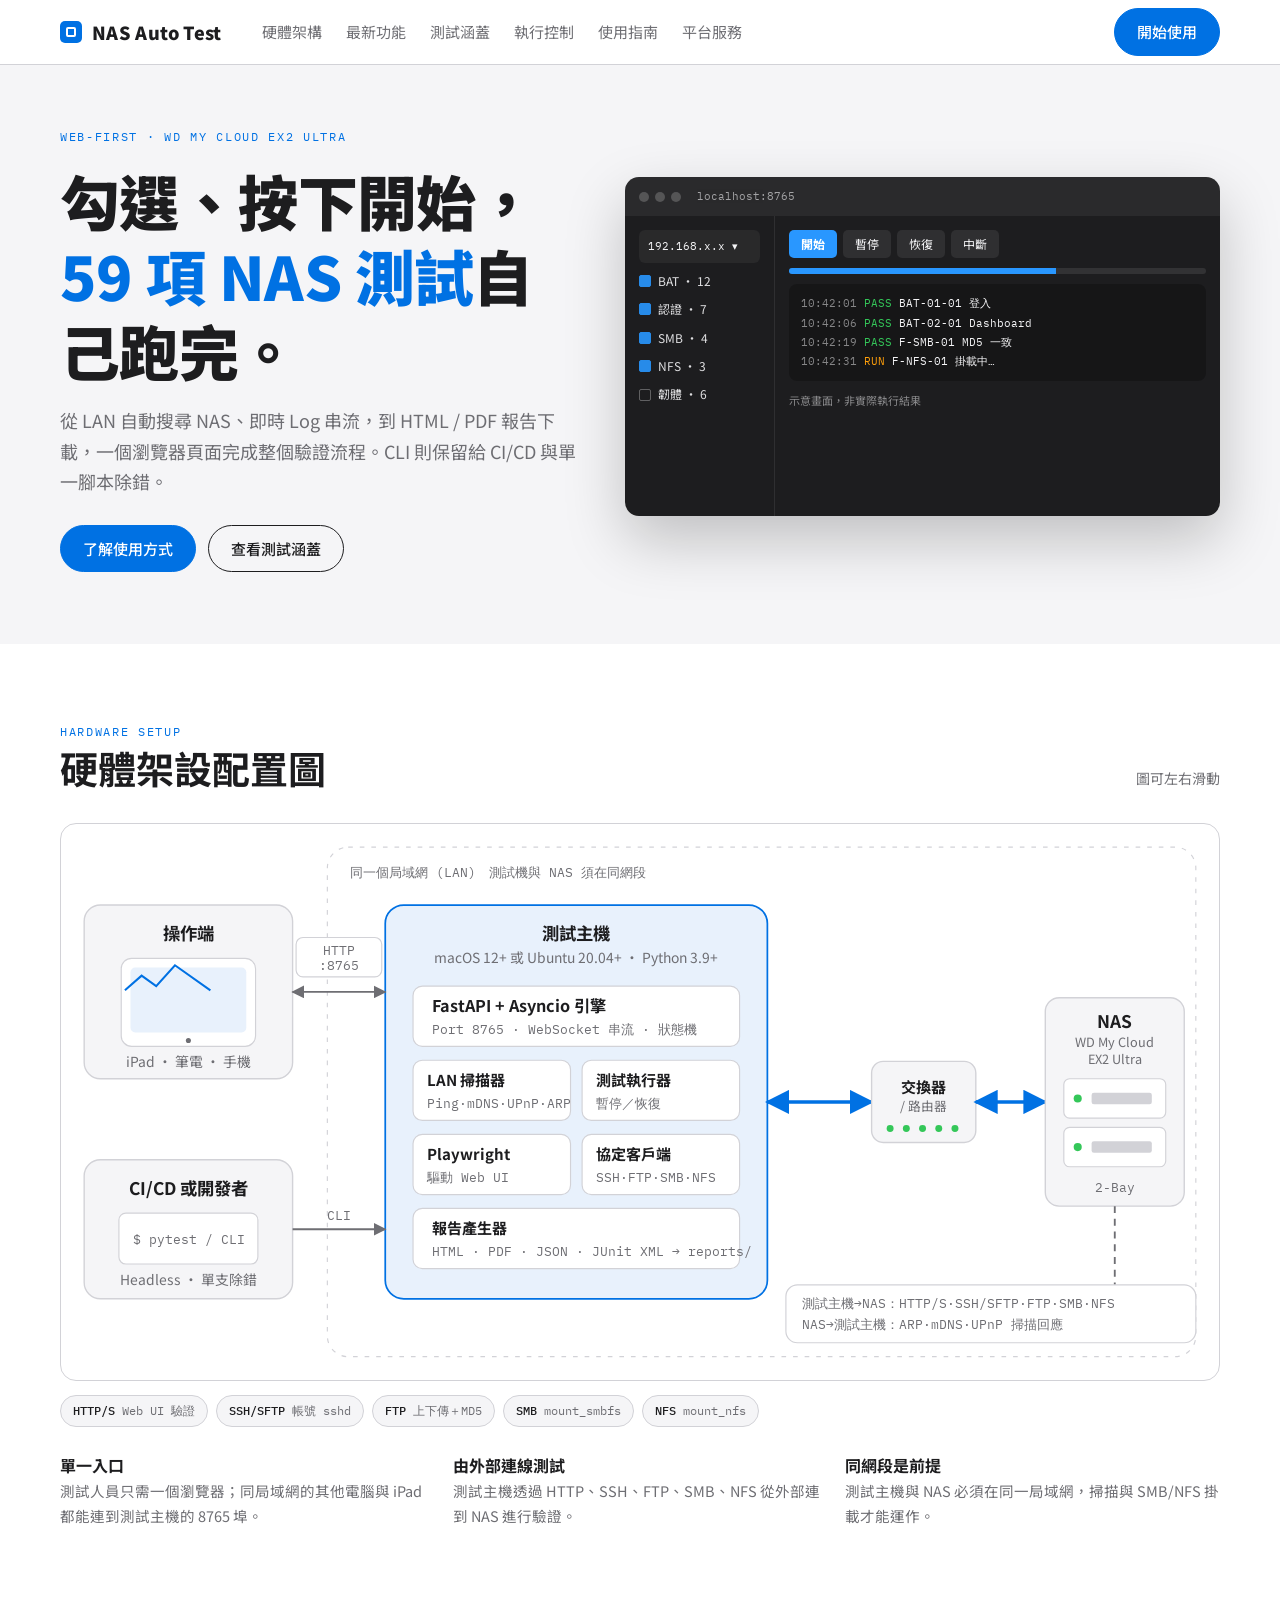
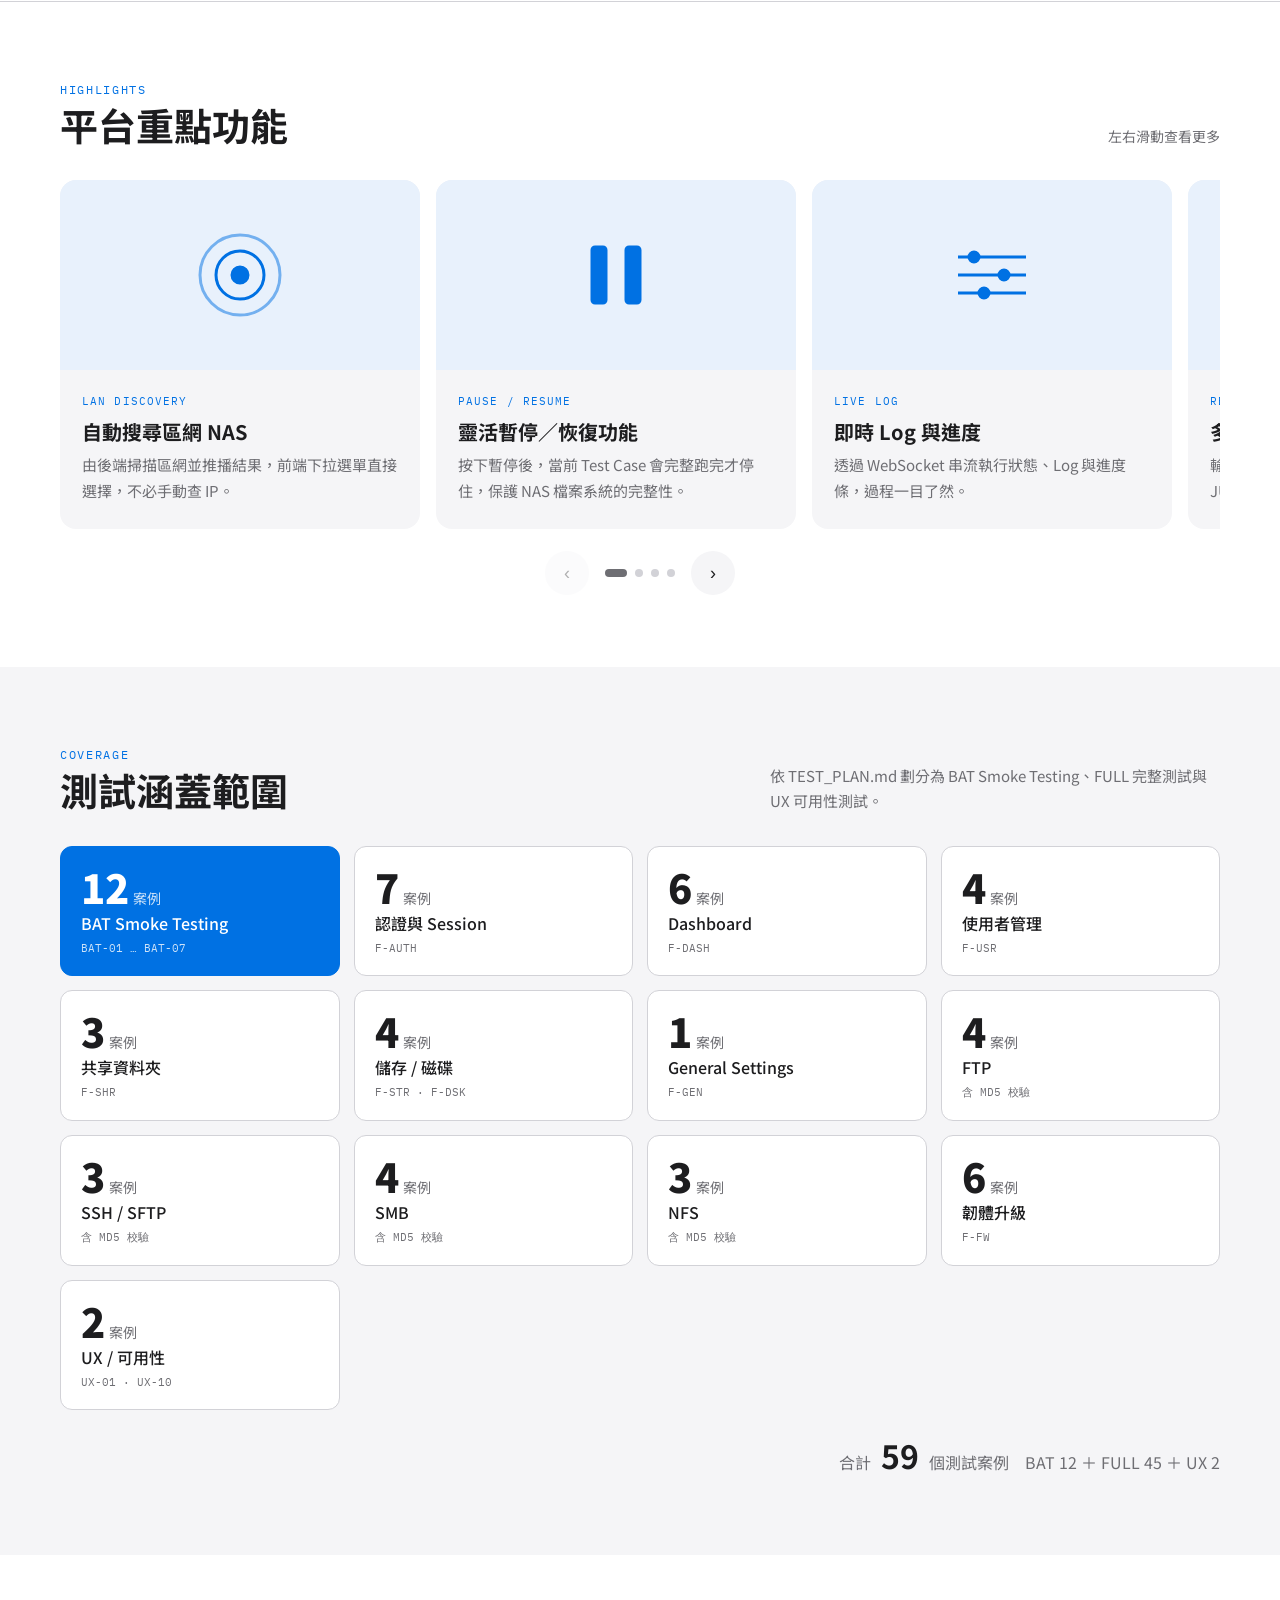
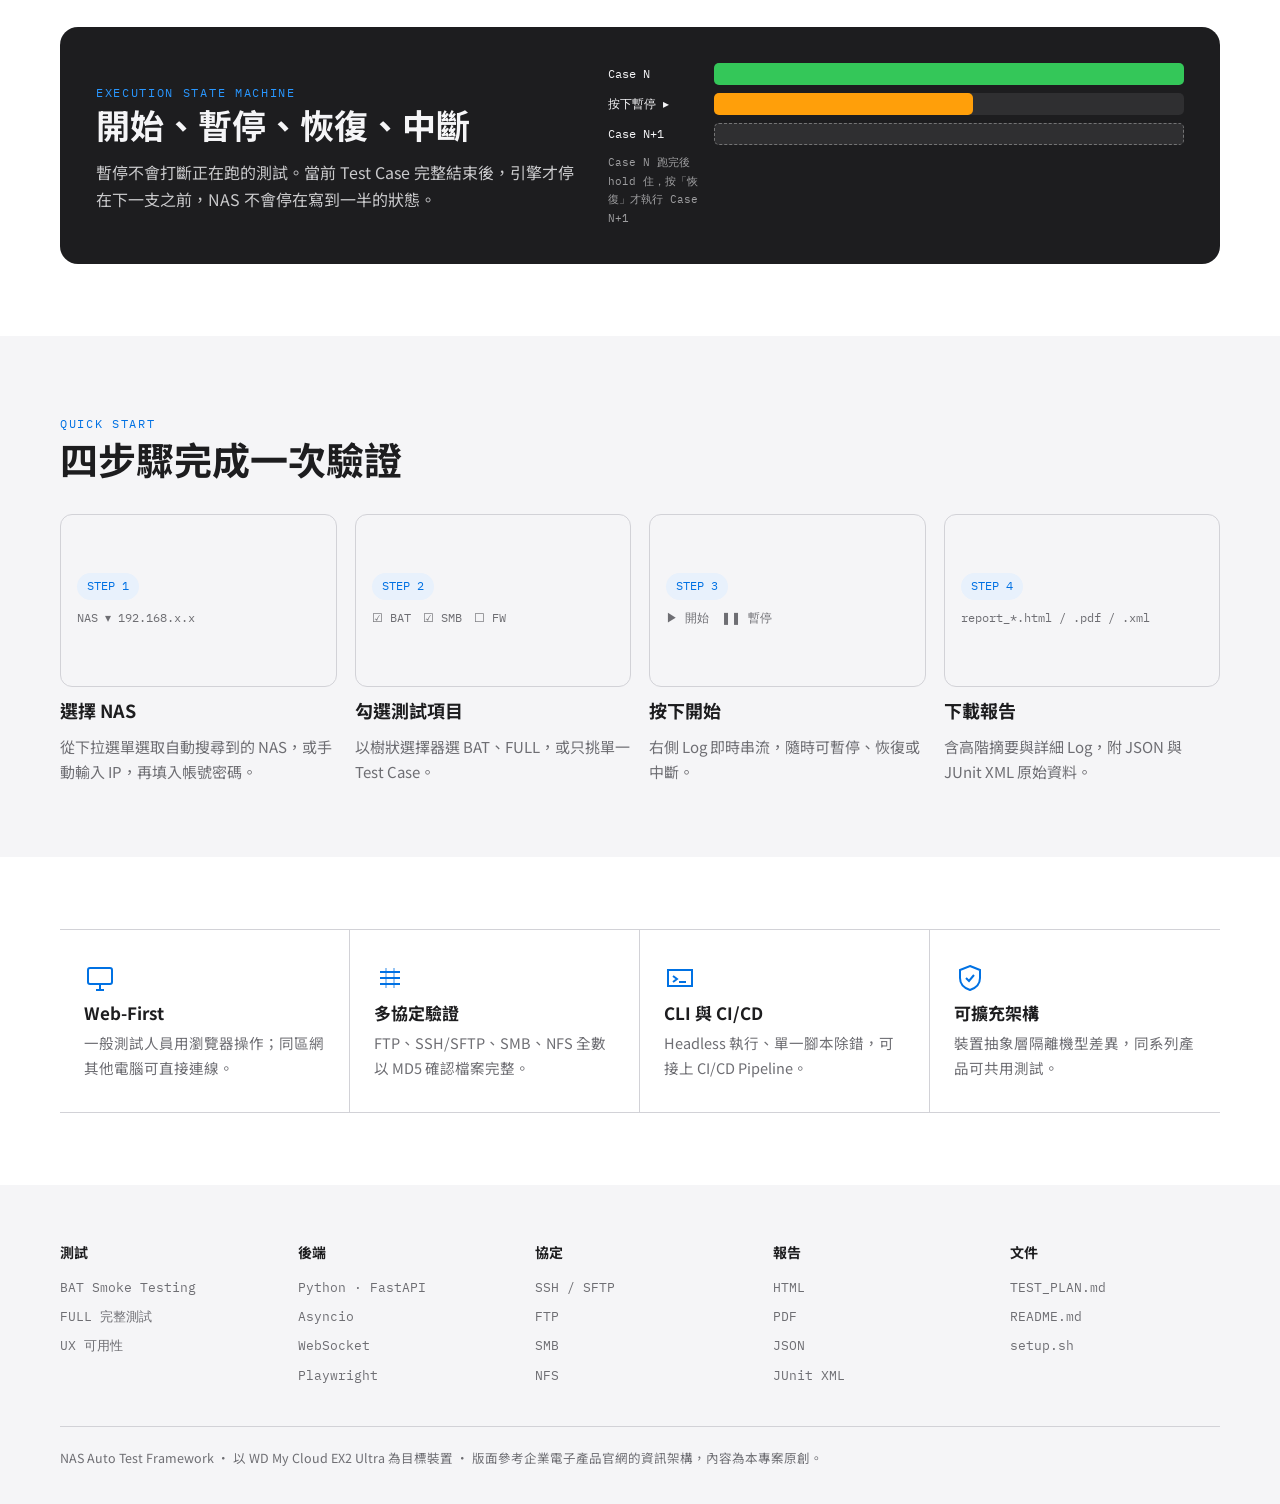
==== commit d33c8cd8: "Update intro page: rename pause feature, Smoke Testing wording, move hardware diagram up Co-Authored" ====
--- a/nas-intro.html
+++ b/nas-intro.html
@@ -104,6 +104,7 @@
 
 /* feature grid */
 .alt{background:var(--bg-alt)}
+.sep{border-top:1px solid var(--line)}
 .grid{display:grid;grid-template-columns:repeat(auto-fill,minmax(230px,1fr));gap:14px}
 .mod{background:var(--bg);border:1px solid var(--line);border-radius:12px;padding:20px 20px 18px;display:grid;gap:6px;align-content:start}
 .mod .n{font-size:40px;font-weight:900;line-height:1;font-variant-numeric:tabular-nums}
@@ -196,10 +197,10 @@
   <div class="wrap">
     <a class="logo" href="#top"><i></i>NAS Auto Test</a>
     <ul>
+      <li><a href="#hardware">硬體架構</a></li>
       <li><a href="#new">最新功能</a></li>
       <li><a href="#coverage">測試涵蓋</a></li>
       <li><a href="#pause">執行控制</a></li>
-      <li><a href="#hardware">硬體架構</a></li>
       <li><a href="#guide">使用指南</a></li>
       <li><a href="#svc">平台服務</a></li>
     </ul>
@@ -247,7 +248,113 @@
   </div>
 </section>
 
-<section id="new">
+<section id="hardware">
+  <div class="wrap">
+    <div class="sec-head"><div><span class="eyebrow">Hardware Setup</span><h2>硬體架設配置圖</h2></div><span style="color:var(--ink-2);font-size:14px">圖可左右滑動</span></div>
+    <div class="topo-scroll">
+    <svg class="topo" viewBox="0 0 1000 480" role="img" aria-labelledby="topo-t topo-d">
+      <title id="topo-t">硬體架設配置圖</title>
+      <desc id="topo-d">操作端與 CI/CD 連到測試主機，測試主機經區網交換器透過 HTTP、SSH、FTP、SMB、NFS 測試 NAS。</desc>
+      <defs>
+        <marker id="ah" viewBox="0 0 10 10" refX="9" refY="5" markerWidth="7" markerHeight="7" orient="auto-start-reverse"><path d="M0 0L10 5L0 10z" class="arrow"/></marker>
+        <marker id="aa" viewBox="0 0 10 10" refX="9" refY="5" markerWidth="7" markerHeight="7" orient="auto-start-reverse"><path d="M0 0L10 5L0 10z" class="arrow-a"/></marker>
+      </defs>
+
+      <!-- zone label -->
+      <rect x="230" y="20" width="750" height="440" rx="18" fill="none" stroke="var(--line)" stroke-dasharray="4 6"/>
+      <text x="250" y="46" class="mono">同一個局域網 (LAN)　測試機與 NAS 須在同網段</text>
+
+      <!-- operator -->
+      <rect x="20" y="70" width="180" height="150" rx="14" class="box"/>
+      <text x="110" y="100" text-anchor="middle" class="ttl">操作端</text>
+      <rect x="52" y="116" width="116" height="76" rx="9" class="inner"/>
+      <rect x="60" y="124" width="100" height="56" rx="4" fill="var(--accent-soft)" stroke="none"/>
+      <path d="M68 164l16-14 14 10 18-20 34 24" transform="translate(-6,-4) scale(.9)" stroke="var(--accent)" stroke-width="2" fill="none"/>
+      <circle cx="110" cy="187" r="2.2" fill="var(--ink-2)"/>
+      <text x="110" y="210" text-anchor="middle" class="sub">iPad · 筆電 · 手機</text>
+
+      <!-- CI -->
+      <rect x="20" y="290" width="180" height="120" rx="14" class="box"/>
+      <text x="110" y="320" text-anchor="middle" class="ttl">CI/CD 或開發者</text>
+      <rect x="50" y="336" width="120" height="44" rx="6" class="inner"/>
+      <text x="62" y="363" class="mono">$ pytest / CLI</text>
+      <text x="110" y="398" text-anchor="middle" class="sub">Headless · 單支除錯</text>
+
+      <!-- host -->
+      <rect x="280" y="70" width="330" height="340" rx="16" class="host"/>
+      <text x="445" y="100" text-anchor="middle" class="ttl">測試主機</text>
+      <text x="445" y="120" text-anchor="middle" class="sub">macOS 12+ 或 Ubuntu 20.04+ · Python 3.9+</text>
+      <rect x="304" y="140" width="282" height="52" rx="8" class="inner"/>
+      <text x="320" y="162" class="ttl" style="font-size:14px">FastAPI + Asyncio 引擎</text>
+      <text x="320" y="181" class="mono">Port 8765 · WebSocket 串流 · 狀態機</text>
+      <rect x="304" y="204" width="136" height="52" rx="8" class="inner"/>
+      <text x="316" y="226" class="ttl" style="font-size:13px">LAN 掃描器</text>
+      <text x="316" y="245" class="mono">Ping·mDNS·UPnP·ARP</text>
+      <rect x="450" y="204" width="136" height="52" rx="8" class="inner"/>
+      <text x="462" y="226" class="ttl" style="font-size:13px">測試執行器</text>
+      <text x="462" y="245" class="mono">暫停／恢復</text>
+      <rect x="304" y="268" width="136" height="52" rx="8" class="inner"/>
+      <text x="316" y="290" class="ttl" style="font-size:13px">Playwright</text>
+      <text x="316" y="309" class="mono">驅動 Web UI</text>
+      <rect x="450" y="268" width="136" height="52" rx="8" class="inner"/>
+      <text x="462" y="290" class="ttl" style="font-size:13px">協定客戶端</text>
+      <text x="462" y="309" class="mono">SSH·FTP·SMB·NFS</text>
+      <rect x="304" y="332" width="282" height="52" rx="8" class="inner"/>
+      <text x="320" y="354" class="ttl" style="font-size:13px">報告產生器</text>
+      <text x="320" y="373" class="mono">HTML · PDF · JSON · JUnit XML → reports/</text>
+
+      <!-- operator -> host -->
+      <path d="M200 145H280" class="wire" marker-end="url(#ah)" marker-start="url(#ah)"/>
+      <rect x="203" y="98" width="74" height="34" rx="6" class="lbl"/>
+      <text x="240" y="113" text-anchor="middle" class="mono">HTTP</text>
+      <text x="240" y="126" text-anchor="middle" class="mono">:8765</text>
+      <path d="M200 350H280" class="wire" marker-end="url(#ah)"/>
+      <text x="240" y="342" text-anchor="middle" class="mono">CLI</text>
+
+      <!-- host -> switch -->
+      <path d="M610 240H700" class="lan" marker-end="url(#aa)" marker-start="url(#aa)"/>
+
+      <!-- switch -->
+      <rect x="700" y="205" width="90" height="70" rx="10" class="box"/>
+      <text x="745" y="232" text-anchor="middle" class="ttl" style="font-size:13px">交換器</text>
+      <text x="745" y="248" text-anchor="middle" class="sub" style="font-size:11px">/ 路由器</text>
+      <circle cx="716" cy="263" r="3" class="led"/><circle cx="730" cy="263" r="3" class="led"/><circle cx="744" cy="263" r="3" class="led"/><circle cx="758" cy="263" r="3" class="led"/><circle cx="772" cy="263" r="3" class="led"/>
+
+      <!-- switch -> NAS -->
+      <path d="M790 240H850" class="lan" marker-end="url(#aa)" marker-start="url(#aa)"/>
+
+      <!-- NAS -->
+      <rect x="850" y="150" width="120" height="180" rx="12" class="box"/>
+      <text x="910" y="176" text-anchor="middle" class="ttl">NAS</text>
+      <text x="910" y="193" text-anchor="middle" class="sub" style="font-size:11px">WD My Cloud</text>
+      <text x="910" y="207" text-anchor="middle" class="sub" style="font-size:11px">EX2 Ultra</text>
+      <rect x="866" y="220" width="88" height="34" rx="5" class="inner"/><circle cx="878" cy="237" r="3.5" class="led"/><rect x="890" y="232" width="52" height="10" rx="2" fill="var(--line)"/>
+      <rect x="866" y="262" width="88" height="34" rx="5" class="inner"/><circle cx="878" cy="279" r="3.5" class="led"/><rect x="890" y="274" width="52" height="10" rx="2" fill="var(--line)"/>
+      <text x="910" y="318" text-anchor="middle" class="mono">2-Bay</text>
+
+      <!-- protocol callout -->
+      <path d="M910 330V400" class="dash"/>
+      <rect x="626" y="398" width="354" height="50" rx="10" class="lbl"/>
+      <text x="640" y="418" class="mono">測試主機→NAS：HTTP/S·SSH/SFTP·FTP·SMB·NFS</text>
+      <text x="640" y="436" class="mono">NAS→測試主機：ARP·mDNS·UPnP 掃描回應</text>
+    </svg>
+    </div>
+    <div class="topo-note">
+      <span class="chip"><b>HTTP/S</b> Web UI 驗證</span>
+      <span class="chip"><b>SSH/SFTP</b> 帳號 sshd</span>
+      <span class="chip"><b>FTP</b> 上下傳＋MD5</span>
+      <span class="chip"><b>SMB</b> mount_smbfs</span>
+      <span class="chip"><b>NFS</b> mount_nfs</span>
+    </div>
+    <div class="topo-facts">
+      <div><h3>單一入口</h3><p>測試人員只需一個瀏覽器；同局域網的其他電腦與 iPad 都能連到測試主機的 8765 埠。</p></div>
+      <div><h3>由外部連線測試</h3><p>測試主機透過 HTTP、SSH、FTP、SMB、NFS 從外部連到 NAS 進行驗證。</p></div>
+      <div><h3>同網段是前提</h3><p>測試主機與 NAS 必須在同一局域網，掃描與 SMB/NFS 掛載才能運作。</p></div>
+    </div>
+  </div>
+</section>
+
+<section id="new" class="sep">
   <div class="wrap">
     <div class="sec-head"><div><span class="eyebrow">Highlights</span><h2>平台重點功能</h2></div><span style="color:var(--ink-2);font-size:14px">左右滑動查看更多</span></div>
     <div class="rail">
@@ -257,7 +364,7 @@
       </article>
       <article>
         <div class="vis"><svg width="96" height="96" viewBox="0 0 96 96" fill="none" stroke="currentColor" stroke-width="3"><rect x="24" y="20" width="14" height="56" rx="3" fill="currentColor"/><rect x="58" y="20" width="14" height="56" rx="3" fill="currentColor"/></svg></div>
-        <div class="txt"><span class="tag">GRACEFUL PAUSE</span><h3>優雅暫停</h3><p>按下暫停後，當前 Test Case 會完整跑完才停住，保護 NAS 檔案系統的完整性。</p></div>
+        <div class="txt"><span class="tag">PAUSE / RESUME</span><h3>靈活暫停／恢復功能</h3><p>按下暫停後，當前 Test Case 會完整跑完才停住，保護 NAS 檔案系統的完整性。</p></div>
       </article>
       <article>
         <div class="vis"><svg width="96" height="96" viewBox="0 0 96 96" fill="none" stroke="currentColor" stroke-width="3"><path d="M14 30h68M14 48h68M14 66h68"/><circle cx="30" cy="30" r="5" fill="currentColor"/><circle cx="60" cy="48" r="5" fill="currentColor"/><circle cx="40" cy="66" r="5" fill="currentColor"/></svg></div>
@@ -278,9 +385,9 @@
 
 <section id="coverage" class="alt">
   <div class="wrap">
-    <div class="sec-head"><div><span class="eyebrow">Coverage</span><h2>測試涵蓋範圍</h2></div><p style="color:var(--ink-2);max-width:30em;font-size:15px">依 TEST_PLAN.md 劃分為 BAT 快速冒煙、FULL 完整測試與 UX 可用性測試。</p></div>
+    <div class="sec-head"><div><span class="eyebrow">Coverage</span><h2>測試涵蓋範圍</h2></div><p style="color:var(--ink-2);max-width:30em;font-size:15px">依 TEST_PLAN.md 劃分為 BAT Smoke Testing、FULL 完整測試與 UX 可用性測試。</p></div>
     <div class="grid">
-      <div class="mod hl"><div class="n">12<small>案例</small></div><h3>BAT 冒煙測試</h3><div class="ids">BAT-01 … BAT-07</div></div>
+      <div class="mod hl"><div class="n">12<small>案例</small></div><h3>BAT Smoke Testing</h3><div class="ids">BAT-01 … BAT-07</div></div>
       <div class="mod"><div class="n">7<small>案例</small></div><h3>認證與 Session</h3><div class="ids">F-AUTH</div></div>
       <div class="mod"><div class="n">6<small>案例</small></div><h3>Dashboard</h3><div class="ids">F-DASH</div></div>
       <div class="mod"><div class="n">4<small>案例</small></div><h3>使用者管理</h3><div class="ids">F-USR</div></div>
@@ -306,118 +413,12 @@
         <h2>開始、暫停、恢復、中斷</h2>
         <p>暫停不會打斷正在跑的測試。當前 Test Case 完整結束後，引擎才停在下一支之前，NAS 不會停在寫到一半的狀態。</p>
       </div>
-      <div class="tl" aria-label="Graceful Pause 時間軸示意">
+      <div class="tl" aria-label="暫停／恢復時間軸示意">
         <div><span>Case N</span><span class="bar"><i class="g"></i></span></div>
         <div><span>按下暫停 ▸</span><span class="bar"><i class="h"></i></span></div>
         <div><span>Case N+1</span><span class="bar"><i class="z"></i></span></div>
         <div class="note">Case N 跑完後 hold 住，按「恢復」才執行 Case N+1</div>
       </div>
-    </div>
-  </div>
-</section>
-
-<section id="hardware">
-  <div class="wrap">
-    <div class="sec-head"><div><span class="eyebrow">Hardware Setup</span><h2>硬體架設配置圖</h2></div><span style="color:var(--ink-2);font-size:14px">圖可左右滑動</span></div>
-    <div class="topo-scroll">
-    <svg class="topo" viewBox="0 0 1000 480" role="img" aria-labelledby="topo-t topo-d">
-      <title id="topo-t">硬體架設配置圖</title>
-      <desc id="topo-d">操作端與 CI/CD 連到測試主機，測試主機經區網交換器透過 HTTP、SSH、FTP、SMB、NFS 測試 NAS。</desc>
-      <defs>
-        <marker id="ah" viewBox="0 0 10 10" refX="9" refY="5" markerWidth="7" markerHeight="7" orient="auto-start-reverse"><path d="M0 0L10 5L0 10z" class="arrow"/></marker>
-        <marker id="aa" viewBox="0 0 10 10" refX="9" refY="5" markerWidth="7" markerHeight="7" orient="auto-start-reverse"><path d="M0 0L10 5L0 10z" class="arrow-a"/></marker>
-      </defs>
-
-      <!-- zone label -->
-      <rect x="230" y="20" width="750" height="440" rx="18" fill="none" stroke="var(--line)" stroke-dasharray="4 6"/>
-      <text x="250" y="46" class="mono">同一個局域網 (LAN)　測試機與 NAS 須在同網段</text>
-
-      <!-- operator -->
-      <rect x="20" y="70" width="180" height="150" rx="14" class="box"/>
-      <text x="110" y="100" text-anchor="middle" class="ttl">操作端</text>
-      <rect x="52" y="116" width="116" height="76" rx="9" class="inner"/>
-      <rect x="60" y="124" width="100" height="56" rx="4" fill="var(--accent-soft)" stroke="none"/>
-      <path d="M68 164l16-14 14 10 18-20 34 24" transform="translate(-6,-4) scale(.9)" stroke="var(--accent)" stroke-width="2" fill="none"/>
-      <circle cx="110" cy="187" r="2.2" fill="var(--ink-2)"/>
-      <text x="110" y="210" text-anchor="middle" class="sub">iPad · 筆電 · 手機</text>
-
-      <!-- CI -->
-      <rect x="20" y="290" width="180" height="120" rx="14" class="box"/>
-      <text x="110" y="320" text-anchor="middle" class="ttl">CI/CD 或開發者</text>
-      <rect x="50" y="336" width="120" height="44" rx="6" class="inner"/>
-      <text x="62" y="363" class="mono">$ pytest / CLI</text>
-      <text x="110" y="398" text-anchor="middle" class="sub">Headless · 單支除錯</text>
-
-      <!-- host -->
-      <rect x="280" y="70" width="330" height="340" rx="16" class="host"/>
-      <text x="445" y="100" text-anchor="middle" class="ttl">測試主機</text>
-      <text x="445" y="120" text-anchor="middle" class="sub">macOS 12+ 或 Ubuntu 20.04+ · Python 3.9+</text>
-      <rect x="304" y="140" width="282" height="52" rx="8" class="inner"/>
-      <text x="320" y="162" class="ttl" style="font-size:14px">FastAPI + Asyncio 引擎</text>
-      <text x="320" y="181" class="mono">Port 8765 · WebSocket 串流 · 狀態機</text>
-      <rect x="304" y="204" width="136" height="52" rx="8" class="inner"/>
-      <text x="316" y="226" class="ttl" style="font-size:13px">LAN 掃描器</text>
-      <text x="316" y="245" class="mono">Ping·mDNS·UPnP·ARP</text>
-      <rect x="450" y="204" width="136" height="52" rx="8" class="inner"/>
-      <text x="462" y="226" class="ttl" style="font-size:13px">測試執行器</text>
-      <text x="462" y="245" class="mono">Graceful Pause</text>
-      <rect x="304" y="268" width="136" height="52" rx="8" class="inner"/>
-      <text x="316" y="290" class="ttl" style="font-size:13px">Playwright</text>
-      <text x="316" y="309" class="mono">驅動 Web UI</text>
-      <rect x="450" y="268" width="136" height="52" rx="8" class="inner"/>
-      <text x="462" y="290" class="ttl" style="font-size:13px">協定客戶端</text>
-      <text x="462" y="309" class="mono">SSH·FTP·SMB·NFS</text>
-      <rect x="304" y="332" width="282" height="52" rx="8" class="inner"/>
-      <text x="320" y="354" class="ttl" style="font-size:13px">報告產生器</text>
-      <text x="320" y="373" class="mono">HTML · PDF · JSON · JUnit XML → reports/</text>
-
-      <!-- operator -> host -->
-      <path d="M200 145H280" class="wire" marker-end="url(#ah)" marker-start="url(#ah)"/>
-      <rect x="203" y="98" width="74" height="34" rx="6" class="lbl"/>
-      <text x="240" y="113" text-anchor="middle" class="mono">HTTP</text>
-      <text x="240" y="126" text-anchor="middle" class="mono">:8765</text>
-      <path d="M200 350H280" class="wire" marker-end="url(#ah)"/>
-      <text x="240" y="342" text-anchor="middle" class="mono">CLI</text>
-
-      <!-- host -> switch -->
-      <path d="M610 240H700" class="lan" marker-end="url(#aa)" marker-start="url(#aa)"/>
-
-      <!-- switch -->
-      <rect x="700" y="205" width="90" height="70" rx="10" class="box"/>
-      <text x="745" y="232" text-anchor="middle" class="ttl" style="font-size:13px">交換器</text>
-      <text x="745" y="248" text-anchor="middle" class="sub" style="font-size:11px">/ 路由器</text>
-      <circle cx="716" cy="263" r="3" class="led"/><circle cx="730" cy="263" r="3" class="led"/><circle cx="744" cy="263" r="3" class="led"/><circle cx="758" cy="263" r="3" class="led"/><circle cx="772" cy="263" r="3" class="led"/>
-
-      <!-- switch -> NAS -->
-      <path d="M790 240H850" class="lan" marker-end="url(#aa)" marker-start="url(#aa)"/>
-
-      <!-- NAS -->
-      <rect x="850" y="150" width="120" height="180" rx="12" class="box"/>
-      <text x="910" y="176" text-anchor="middle" class="ttl">NAS</text>
-      <text x="910" y="193" text-anchor="middle" class="sub" style="font-size:11px">WD My Cloud</text>
-      <text x="910" y="207" text-anchor="middle" class="sub" style="font-size:11px">EX2 Ultra</text>
-      <rect x="866" y="220" width="88" height="34" rx="5" class="inner"/><circle cx="878" cy="237" r="3.5" class="led"/><rect x="890" y="232" width="52" height="10" rx="2" fill="var(--line)"/>
-      <rect x="866" y="262" width="88" height="34" rx="5" class="inner"/><circle cx="878" cy="279" r="3.5" class="led"/><rect x="890" y="274" width="52" height="10" rx="2" fill="var(--line)"/>
-      <text x="910" y="318" text-anchor="middle" class="mono">2-Bay</text>
-
-      <!-- protocol callout -->
-      <path d="M910 330V400" class="dash"/>
-      <rect x="626" y="398" width="354" height="50" rx="10" class="lbl"/>
-      <text x="640" y="418" class="mono">測試主機→NAS：HTTP/S·SSH/SFTP·FTP·SMB·NFS</text>
-      <text x="640" y="436" class="mono">NAS→測試主機：ARP·mDNS·UPnP 掃描回應</text>
-    </svg>
-    </div>
-    <div class="topo-note">
-      <span class="chip"><b>HTTP/S</b> Web UI 驗證</span>
-      <span class="chip"><b>SSH/SFTP</b> 帳號 sshd</span>
-      <span class="chip"><b>FTP</b> 上下傳＋MD5</span>
-      <span class="chip"><b>SMB</b> mount_smbfs</span>
-      <span class="chip"><b>NFS</b> mount_nfs</span>
-    </div>
-    <div class="topo-facts">
-      <div><h3>單一入口</h3><p>測試人員只需一個瀏覽器；同局域網的其他電腦與 iPad 都能連到測試主機的 8765 埠。</p></div>
-      <div><h3>由外部連線測試</h3><p>測試主機透過 HTTP、SSH、FTP、SMB、NFS 從外部連到 NAS 進行驗證。</p></div>
-      <div><h3>同網段是前提</h3><p>測試主機與 NAS 必須在同一局域網，掃描與 SMB/NFS 掛載才能運作。</p></div>
     </div>
   </div>
 </section>
@@ -461,7 +462,7 @@
 <footer>
   <div class="wrap">
     <div class="fcols">
-      <div><h4>測試</h4><ul><li>BAT 冒煙測試</li><li>FULL 完整測試</li><li>UX 可用性</li></ul></div>
+      <div><h4>測試</h4><ul><li>BAT Smoke Testing</li><li>FULL 完整測試</li><li>UX 可用性</li></ul></div>
       <div><h4>後端</h4><ul><li>Python · FastAPI</li><li>Asyncio</li><li>WebSocket</li><li>Playwright</li></ul></div>
       <div><h4>協定</h4><ul><li>SSH / SFTP</li><li>FTP</li><li>SMB</li><li>NFS</li></ul></div>
       <div><h4>報告</h4><ul><li>HTML</li><li>PDF</li><li>JSON</li><li>JUnit XML</li></ul></div>
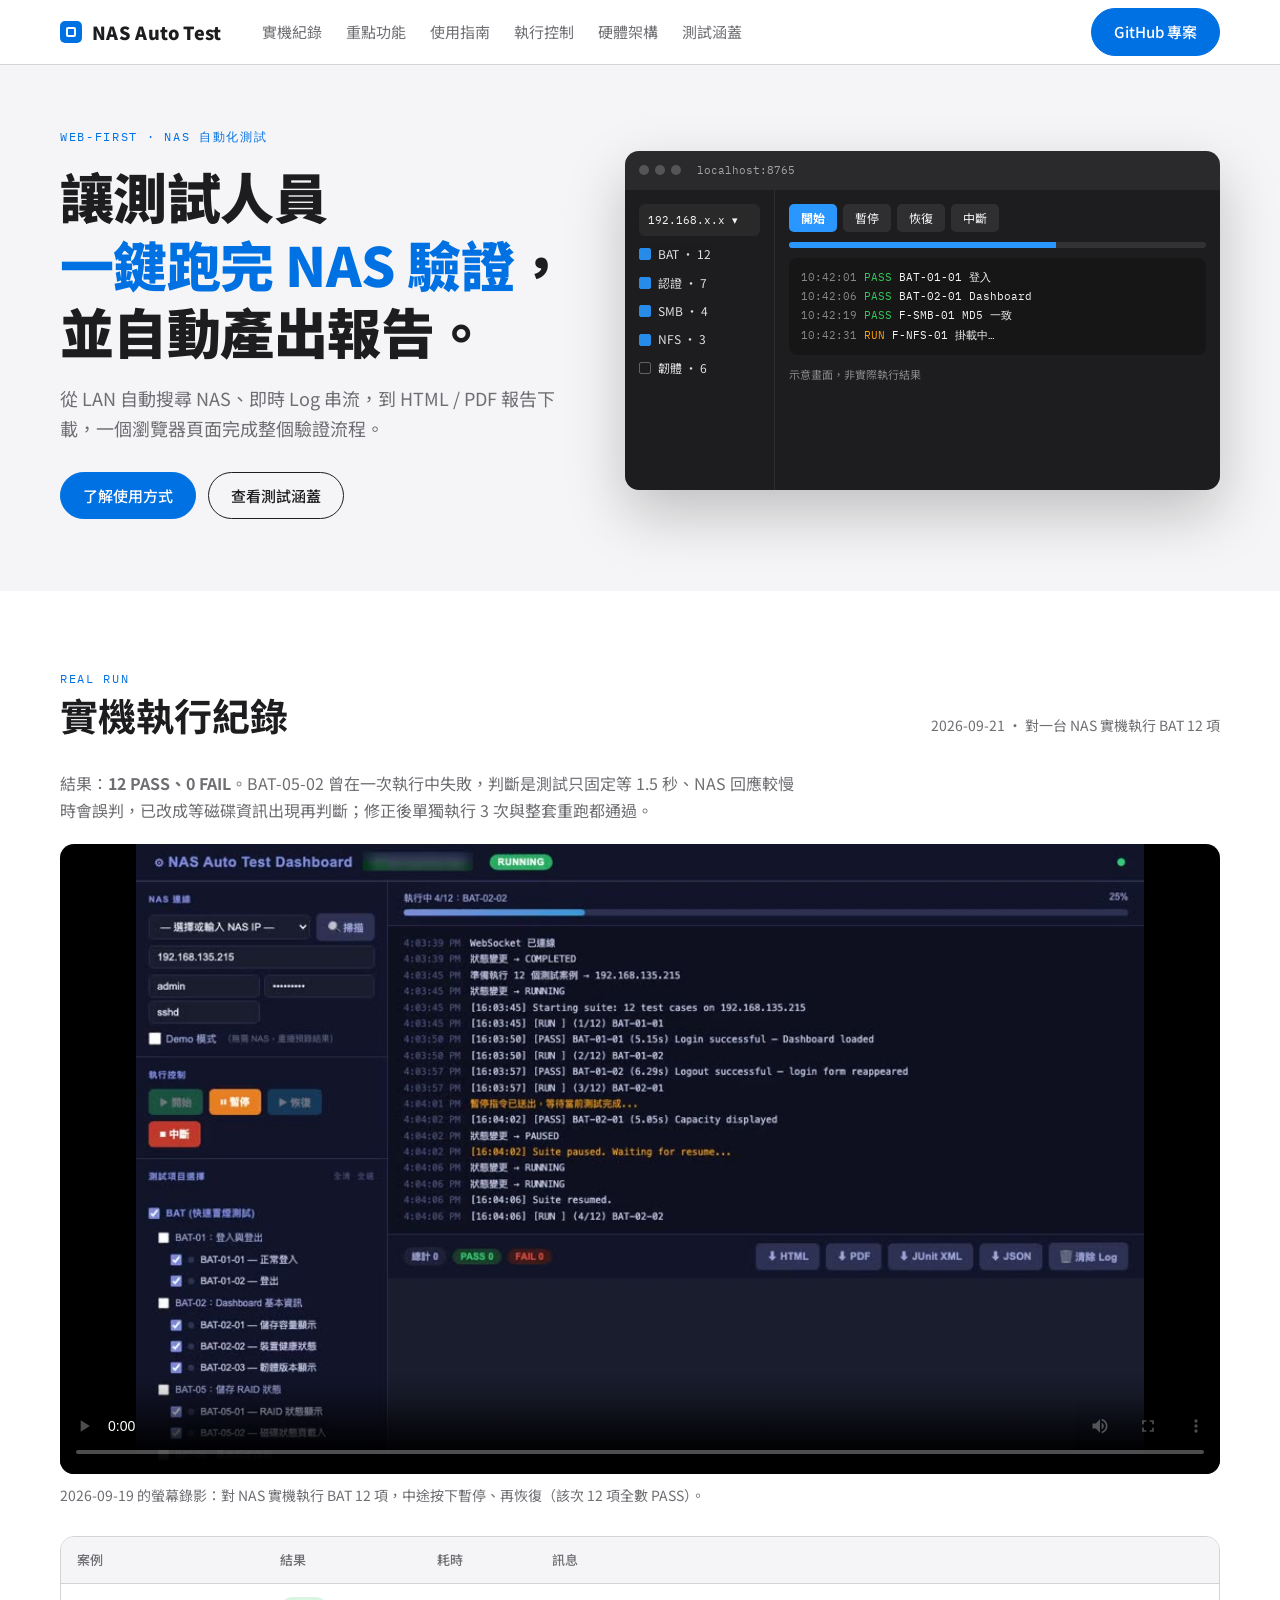
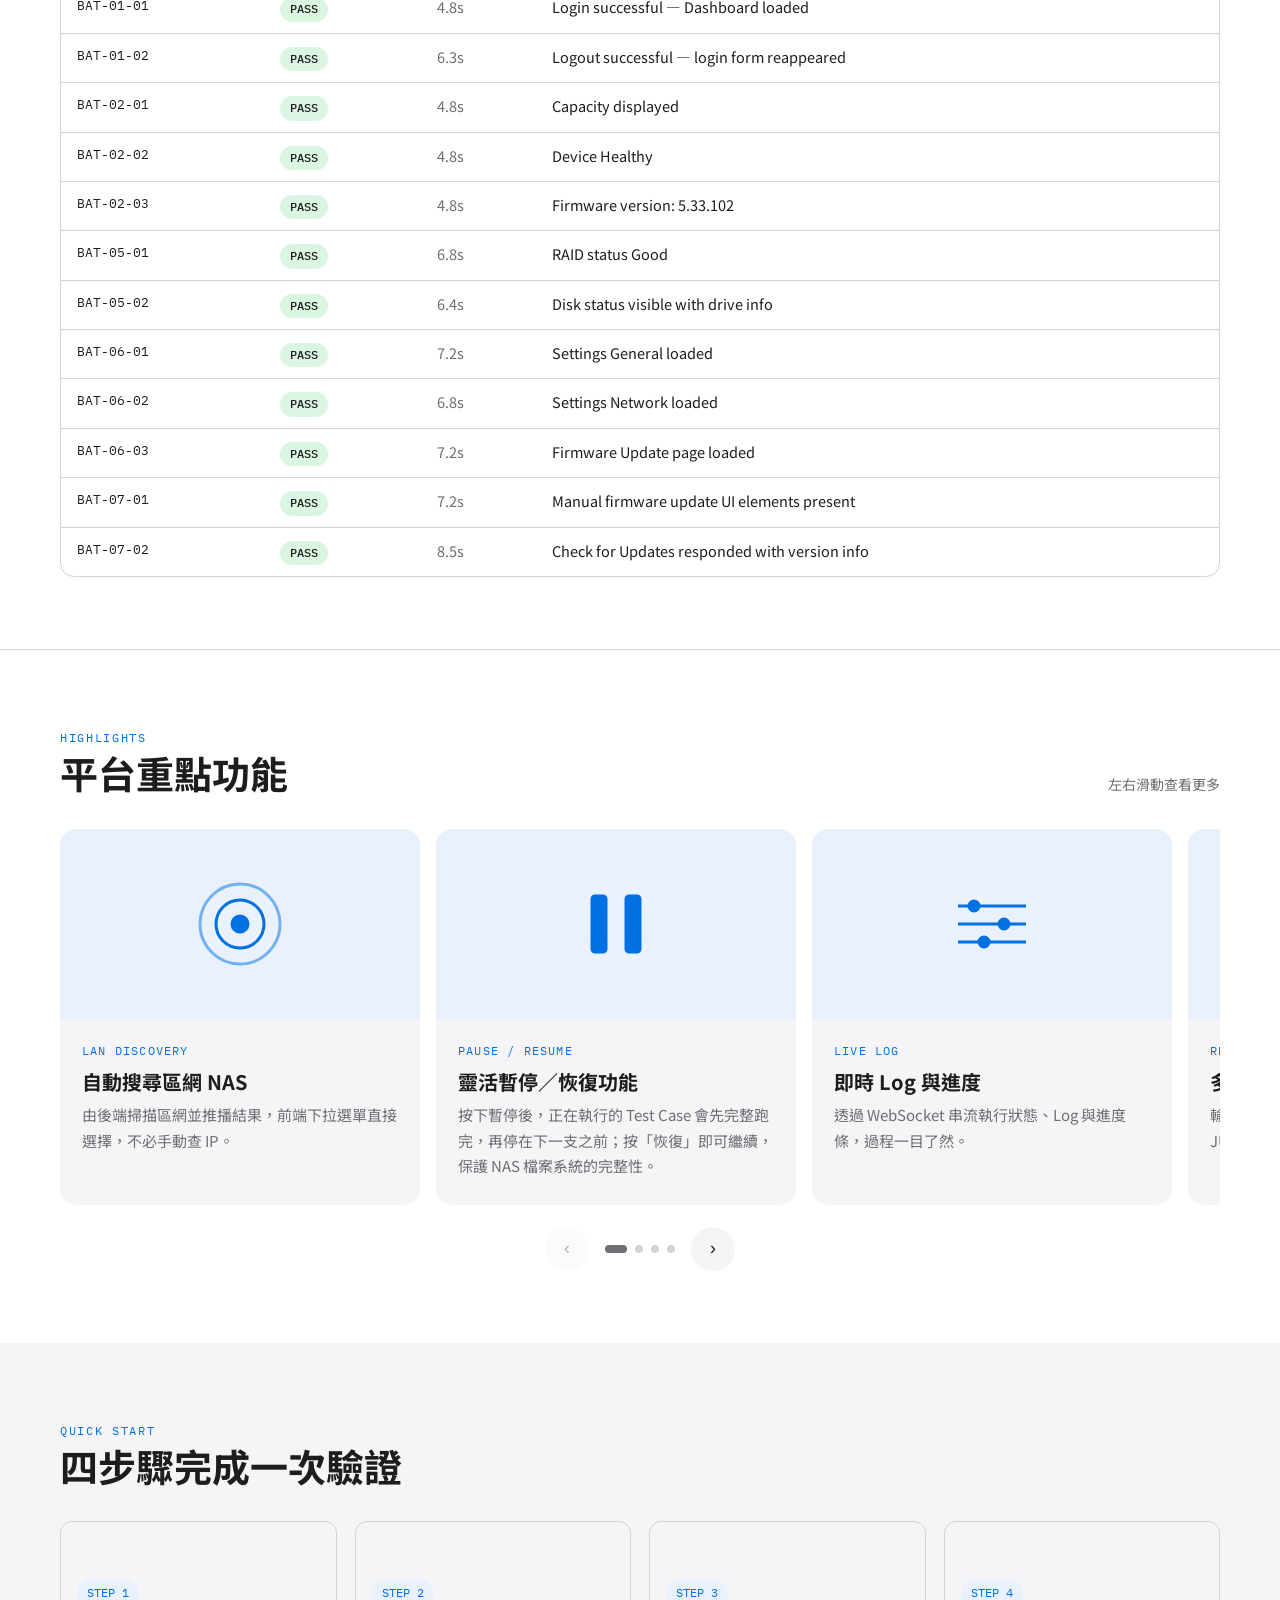
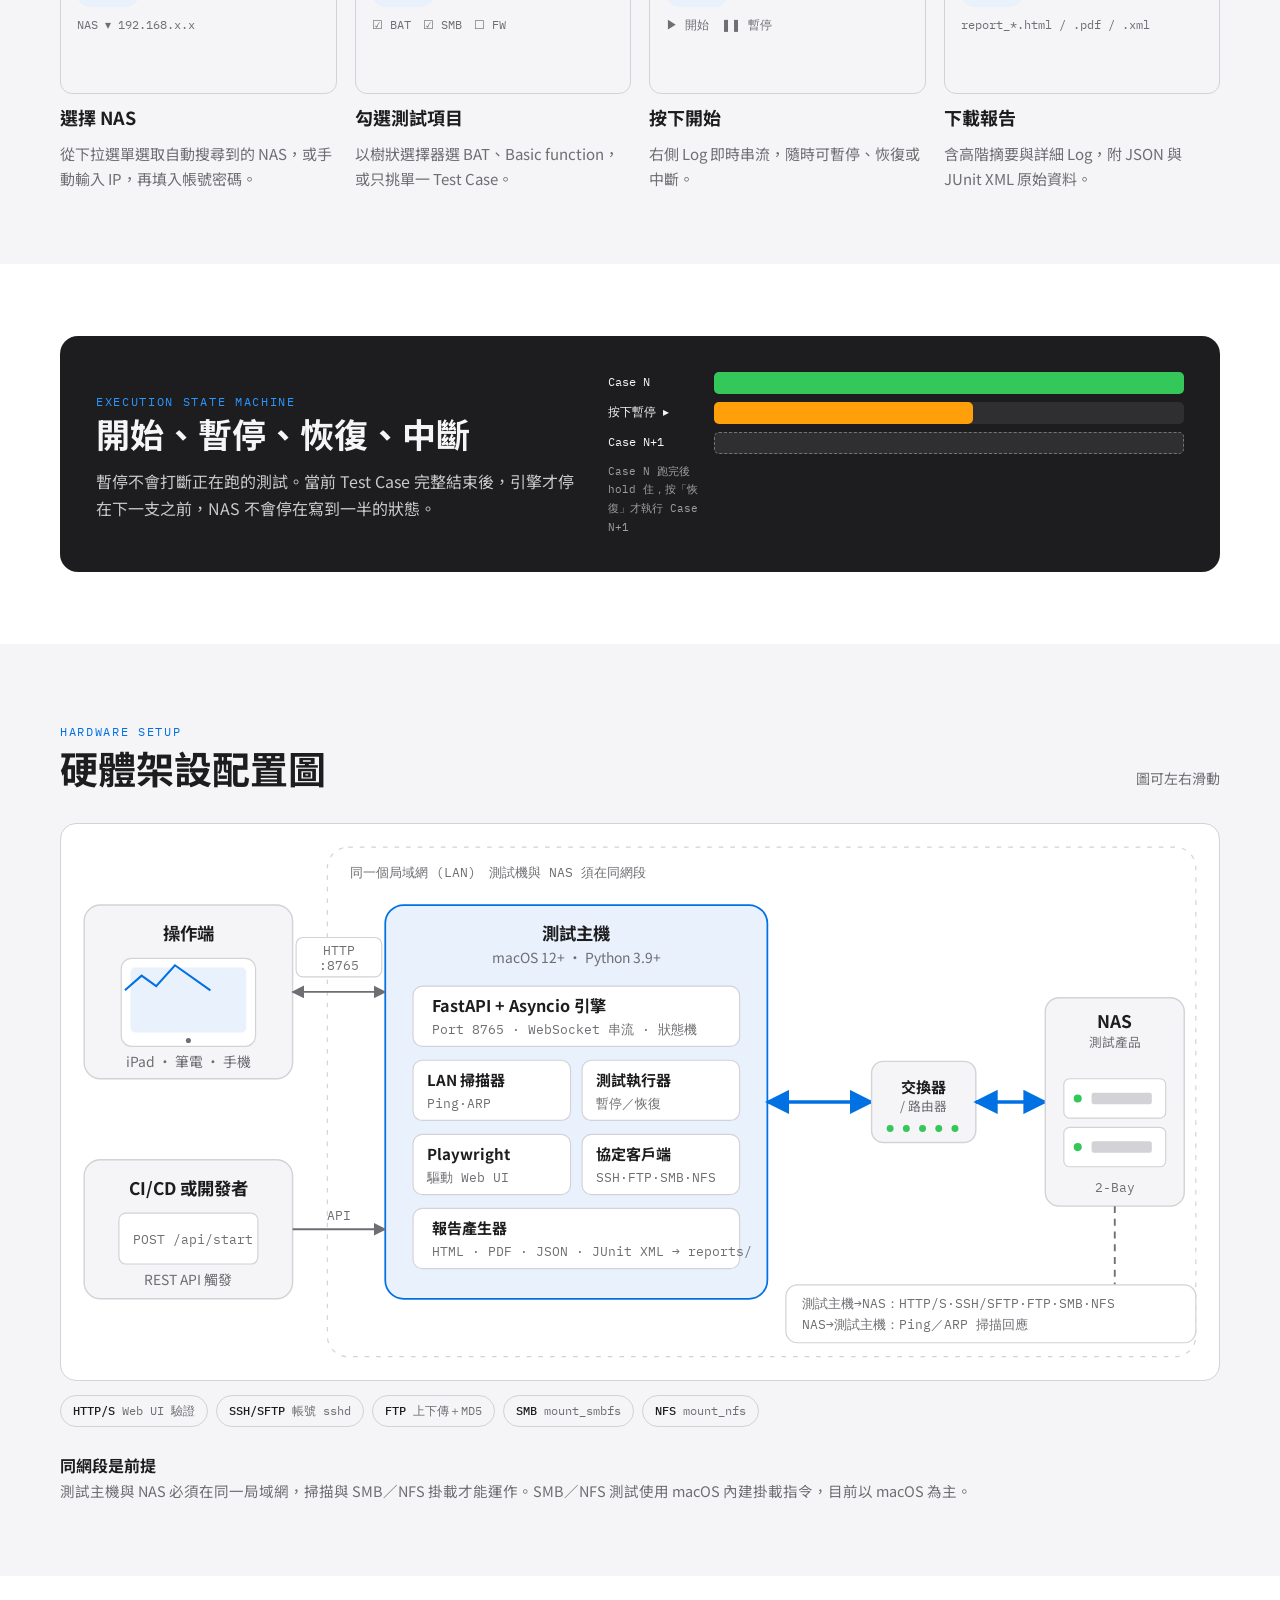
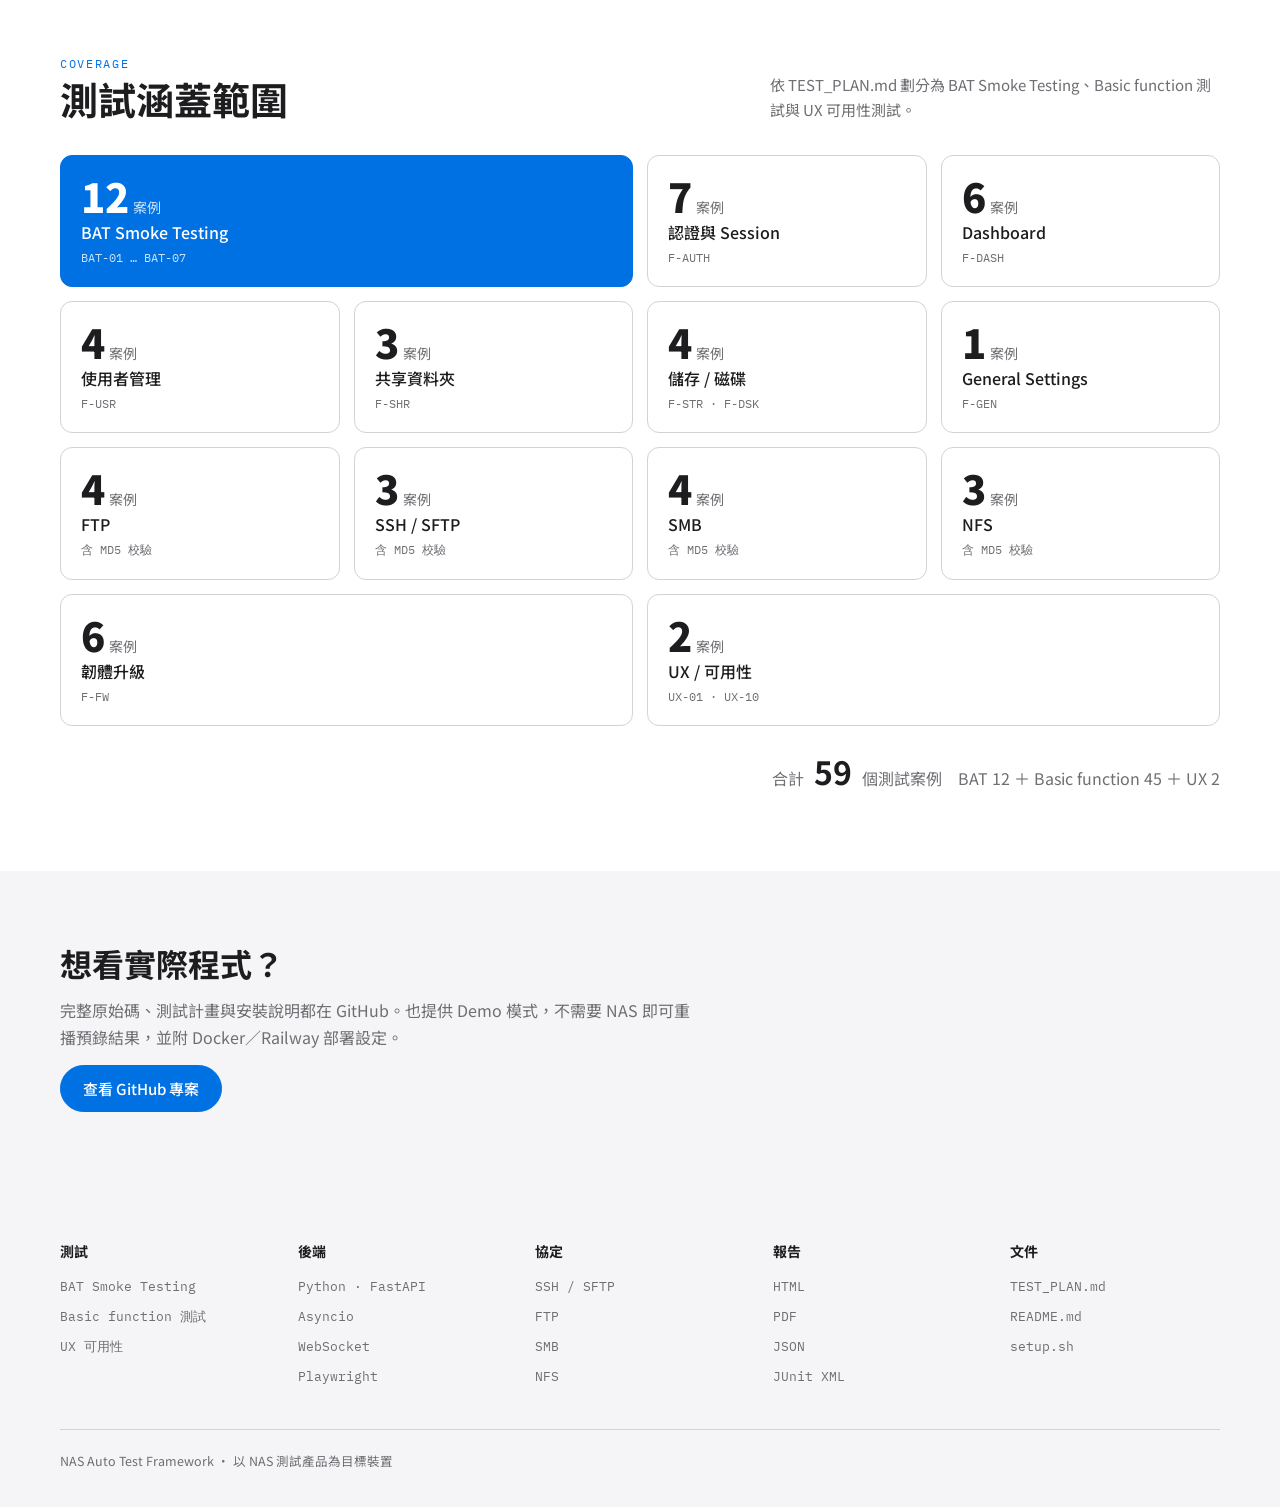
==== commit 32c86821: "Revamp intro page: real-run evidence with video, reorder sections, accuracy fixes Co-Authored-By: Cl" ====
--- a/nas-intro.html
+++ b/nas-intro.html
@@ -4,6 +4,10 @@
 <meta charset="utf-8">
 <meta name="viewport" content="width=device-width,initial-scale=1,viewport-fit=cover">
 <title>NAS 自動化測試平台</title>
+<meta name="description" content="Web-First 的 NAS 自動化測試平台：LAN 自動搜尋、59 個測試案例、暫停／恢復、HTML／PDF／JUnit XML 報告。">
+<meta property="og:title" content="NAS 自動化測試平台">
+<meta property="og:description" content="讓測試人員一鍵跑完 NAS 驗證，並自動產出報告。">
+<meta property="og:type" content="website">
 <link rel="preconnect" href="https://fonts.googleapis.com">
 <link rel="stylesheet" href="https://fonts.googleapis.com/css2?family=IBM+Plex+Mono:wght@400;500&family=Noto+Sans+TC:wght@300;400;500;700;900&display=swap">
 <style>
@@ -61,7 +65,7 @@
 /* hero */
 .hero{padding-block:56px 72px;background:var(--bg-alt)}
 .hero .wrap{display:grid;grid-template-columns:1fr 1.15fr;gap:48px;align-items:center}
-.hero h1{font-size:clamp(34px,5vw,60px);font-weight:900;letter-spacing:-.01em;margin-block:14px 18px}
+.hero h1{font-size:clamp(30px,4.4vw,54px);font-weight:900;letter-spacing:-.01em;margin-block:14px 18px}
 .hero h1 em{font-style:normal;color:var(--accent)}
 .hero p.lead{color:var(--ink-2);font-size:18px;max-width:34em}
 .hero .cta{display:flex;gap:12px;margin-top:28px;flex-wrap:wrap}
@@ -100,20 +104,22 @@
 .rail .txt{padding:22px 22px 26px;display:grid;gap:8px}
 .rail h3{font-size:20px;font-weight:700}
 .rail p{color:var(--ink-2);font-size:15px}
-.tag{font-family:var(--mono);font-size:11px;letter-spacing:.1em;color:var(--accent)}
+.tag{font-family:var(--mono);font-size:12px;letter-spacing:.1em;color:var(--accent)}
 
 /* feature grid */
 .alt{background:var(--bg-alt)}
 .sep{border-top:1px solid var(--line)}
-.grid{display:grid;grid-template-columns:repeat(auto-fill,minmax(230px,1fr));gap:14px}
+.grid{display:grid;grid-template-columns:repeat(4,1fr);gap:14px}
+.mod.w2{grid-column:span 2}
 .mod{background:var(--bg);border:1px solid var(--line);border-radius:12px;padding:20px 20px 18px;display:grid;gap:6px;align-content:start}
 .mod .n{font-size:40px;font-weight:900;line-height:1;font-variant-numeric:tabular-nums}
 .mod .n small{font-size:14px;font-weight:400;color:var(--ink-2);margin-left:4px}
 .mod h3{font-size:16px;font-weight:500}
-.mod .ids{font-family:var(--mono);font-size:11px;color:var(--ink-2)}
+.mod .ids{font-family:var(--mono);font-size:12px;color:var(--ink-2)}
 .mod.hl{background:var(--accent);color:var(--accent-ink);border-color:var(--accent)}
 .mod.hl .n small,.mod.hl .ids{color:inherit;opacity:.8}
-.total{margin-top:18px;display:flex;justify-content:flex-end;gap:10px;align-items:baseline;color:var(--ink-2)}
+.total{margin-top:18px;display:flex;flex-wrap:wrap;justify-content:flex-end;gap:4px 10px;align-items:baseline;color:var(--ink-2)}
+.total>span{white-space:nowrap}
 .total b{font-size:32px;color:var(--ink);font-variant-numeric:tabular-nums}
 
 /* guide */
@@ -134,20 +140,33 @@
 .tl .note{grid-column:1/-1;opacity:.6;font-size:11px}
 
 /* services */
-.svc{display:grid;grid-template-columns:repeat(auto-fit,minmax(220px,1fr));gap:0;border-block:1px solid var(--line)}
-.svc>div{padding:32px 24px;border-right:1px solid var(--line);display:grid;gap:8px;align-content:start}
-.svc>div:last-child{border-right:0}
-.svc svg{color:var(--accent)}
-.svc h3{font-size:17px;font-weight:700}
-.svc p{font-size:14.5px;color:var(--ink-2)}
 
 /* footer */
+.cta-box{max-width:640px;display:grid;gap:14px;justify-items:start}
+.cta-box h2{font-size:clamp(24px,3vw,32px);font-weight:700}
+.cta-box p{color:var(--ink-2)}
 footer{background:var(--foot);color:var(--foot-ink);padding-block:56px 36px;font-size:14px}
 .fcols{display:grid;grid-template-columns:repeat(auto-fit,minmax(170px,1fr));gap:28px}
 .fcols h4{margin:0 0 12px;font-size:14px;font-weight:700}
-.fcols ul{list-style:none;margin:0;padding:0;display:grid;gap:8px;color:var(--foot-2);font-family:var(--mono);font-size:12.5px}
+.fcols ul{list-style:none;margin:0;padding:0;display:grid;gap:8px;color:var(--foot-2);font-family:var(--mono);font-size:13px}
 .fbot{margin-top:40px;padding-top:20px;border-top:1px solid var(--foot-line);color:var(--foot-2);font-size:12.5px}
 
+/* evidence */
+.nw{white-space:nowrap}
+.lead{color:var(--ink-2);max-width:46em;margin-bottom:20px}
+.vid{margin-bottom:28px}
+.vid video{display:block;width:100%;max-height:70vh;border-radius:14px;background:#000}
+.vid .cap{margin-top:10px;font-size:14px;color:var(--ink-2)}
+.tbl-wrap{background:var(--bg);overflow-x:auto;-webkit-overflow-scrolling:touch;border:1px solid var(--line);border-radius:14px}
+.tbl{border-collapse:collapse;width:100%;min-width:560px;font-size:14.5px}
+.tbl th{text-align:left;font-weight:500;color:var(--ink-2);font-size:13px;padding:12px 16px;border-bottom:1px solid var(--line);background:var(--bg-alt)}
+.tbl td{padding:11px 16px;border-bottom:1px solid var(--line);vertical-align:top}
+.tbl tr:last-child td{border-bottom:0}
+.tbl .id{font-family:var(--mono);font-size:13px;white-space:nowrap}
+.tbl .num{font-variant-numeric:tabular-nums;white-space:nowrap;color:var(--ink-2)}
+.res{display:inline-block;font-family:var(--mono);font-size:12px;font-weight:500;padding:2px 10px;border-radius:999px}
+.res.ok{background:color-mix(in srgb,var(--pass) 18%,transparent);color:var(--ink)}
+.res.bad{background:color-mix(in srgb,var(--fail) 22%,transparent);color:var(--ink);outline:1px solid var(--fail)}
 /* topology */
 .topo-scroll{overflow-x:auto;-webkit-overflow-scrolling:touch;overscroll-behavior-x:contain;border:1px solid var(--line);border-radius:16px;background:var(--bg)}
 .topo{display:block;min-width:740px;width:100%;height:auto}
@@ -172,11 +191,14 @@
 .topo-facts h3{font-size:16px;font-weight:700;margin-bottom:4px}
 .topo-facts p{font-size:14.5px;color:var(--ink-2)}
 @media (max-width:1024px){
+  .grid{grid-template-columns:repeat(2,1fr)}
   .guide{display:flex;overflow-x:auto;scroll-snap-type:x mandatory;-webkit-overflow-scrolling:touch;overscroll-behavior-x:contain;touch-action:pan-x pan-y;scrollbar-width:none;padding-bottom:14px}
   .guide::-webkit-scrollbar{display:none}
   .guide article{flex:0 0 min(300px,80%);scroll-snap-align:start}
 }
 @media (max-width:860px){
+  .mod{padding:16px 14px}
+  .mod .n{font-size:32px}
   .nav .wrap{flex-wrap:wrap;height:auto;row-gap:0;padding-top:10px}
   .nav ul{order:3;width:100%;margin:0;padding:8px 0 10px;overflow-x:auto;white-space:nowrap;-webkit-overflow-scrolling:touch;scrollbar-width:none;gap:22px}
   .nav ul::-webkit-scrollbar{display:none}
@@ -184,7 +206,6 @@
   .btn{min-height:44px}
   .hero .wrap,.pause{grid-template-columns:1fr}
   .mock .body{grid-template-columns:118px 1fr}
-  .svc>div{border-right:0;border-bottom:1px solid var(--line)}
   section{padding-block:52px}
   .pause{padding:24px}
 }
@@ -197,15 +218,15 @@
   <div class="wrap">
     <a class="logo" href="#top"><i></i>NAS Auto Test</a>
     <ul>
+      <li><a href="#evidence">實機紀錄</a></li>
+      <li><a href="#new">重點功能</a></li>
+      <li><a href="#guide">使用指南</a></li>
+      <li><a href="#pause">執行控制</a></li>
       <li><a href="#hardware">硬體架構</a></li>
-      <li><a href="#new">最新功能</a></li>
       <li><a href="#coverage">測試涵蓋</a></li>
-      <li><a href="#pause">執行控制</a></li>
-      <li><a href="#guide">使用指南</a></li>
-      <li><a href="#svc">平台服務</a></li>
     </ul>
     <span class="sp"></span>
-    <a class="btn pri" href="#guide">開始使用</a>
+    <a class="btn pri" href="https://github.com/e063047/nas-auto-test">GitHub 專案</a>
   </div>
 </header>
 
@@ -213,9 +234,9 @@
 <section class="hero">
   <div class="wrap">
     <div>
-      <span class="eyebrow">Web-First · WD My Cloud EX2 Ultra</span>
-      <h1>勾選、按下開始，<br><em>59 項 NAS 測試</em>自己跑完。</h1>
-      <p class="lead">從 LAN 自動搜尋 NAS、即時 Log 串流，到 HTML / PDF 報告下載，一個瀏覽器頁面完成整個驗證流程。CLI 則保留給 CI/CD 與單一腳本除錯。</p>
+      <span class="eyebrow">Web-First · NAS 自動化測試</span>
+      <h1>讓測試人員<br><span class="nw"><em>一鍵跑完 NAS 驗證</em>，</span><span class="nw">並自動產出報告。</span></h1>
+      <p class="lead">從 LAN 自動搜尋 NAS、即時 Log 串流，到 HTML / PDF 報告下載，一個瀏覽器頁面完成整個驗證流程。</p>
       <div class="cta">
         <a class="btn pri" href="#guide">了解使用方式</a>
         <a class="btn" href="#coverage">查看測試涵蓋</a>
@@ -248,7 +269,96 @@
   </div>
 </section>
 
-<section id="hardware">
+<section id="evidence">
+  <div class="wrap">
+    <div class="sec-head"><div><span class="eyebrow">Real Run</span><h2>實機執行紀錄</h2></div><span style="color:var(--ink-2);font-size:14px">2026-09-21 · 對一台 NAS 實機執行 BAT 12 項</span></div>
+    <p class="lead">結果：<b>12 PASS、0 FAIL</b>。BAT-05-02 曾在一次執行中失敗，判斷是測試只固定等 1.5 秒、NAS 回應較慢時會誤判，已改成等磁碟資訊出現再判斷；修正後單獨執行 3 次與整套重跑都通過。</p>
+    <div class="vid">
+      <video controls playsinline preload="metadata" poster="demo/nas-real-run-poster.jpg" aria-label="在 NAS 實機上執行 BAT 的螢幕錄影">
+        <source src="demo/nas-real-run.mp4" type="video/mp4">
+        你的瀏覽器不支援影片播放。
+      </video>
+      <p class="cap">2026-09-19 的螢幕錄影：對 NAS 實機執行 BAT 12 項，中途按下暫停、再恢復（該次 12 項全數 PASS）。</p>
+    </div>
+    <div class="tbl-wrap"><table class="tbl">
+<thead><tr><th>案例</th><th>結果</th><th>耗時</th><th>訊息</th></tr></thead>
+<tbody>
+<tr><td class="id">BAT-01-01</td><td><span class="res ok">PASS</span></td><td class="num">4.8s</td><td>Login successful — Dashboard loaded</td></tr>
+<tr><td class="id">BAT-01-02</td><td><span class="res ok">PASS</span></td><td class="num">6.3s</td><td>Logout successful — login form reappeared</td></tr>
+<tr><td class="id">BAT-02-01</td><td><span class="res ok">PASS</span></td><td class="num">4.8s</td><td>Capacity displayed</td></tr>
+<tr><td class="id">BAT-02-02</td><td><span class="res ok">PASS</span></td><td class="num">4.8s</td><td>Device Healthy</td></tr>
+<tr><td class="id">BAT-02-03</td><td><span class="res ok">PASS</span></td><td class="num">4.8s</td><td>Firmware version: 5.33.102</td></tr>
+<tr><td class="id">BAT-05-01</td><td><span class="res ok">PASS</span></td><td class="num">6.8s</td><td>RAID status Good</td></tr>
+<tr><td class="id">BAT-05-02</td><td><span class="res ok">PASS</span></td><td class="num">6.4s</td><td>Disk status visible with drive info</td></tr>
+<tr><td class="id">BAT-06-01</td><td><span class="res ok">PASS</span></td><td class="num">7.2s</td><td>Settings General loaded</td></tr>
+<tr><td class="id">BAT-06-02</td><td><span class="res ok">PASS</span></td><td class="num">6.8s</td><td>Settings Network loaded</td></tr>
+<tr><td class="id">BAT-06-03</td><td><span class="res ok">PASS</span></td><td class="num">7.2s</td><td>Firmware Update page loaded</td></tr>
+<tr><td class="id">BAT-07-01</td><td><span class="res ok">PASS</span></td><td class="num">7.2s</td><td>Manual firmware update UI elements present</td></tr>
+<tr><td class="id">BAT-07-02</td><td><span class="res ok">PASS</span></td><td class="num">8.5s</td><td>Check for Updates responded with version info</td></tr>
+</tbody></table></div>
+  </div>
+</section>
+
+<section id="new" class="sep">
+  <div class="wrap">
+    <div class="sec-head"><div><span class="eyebrow">Highlights</span><h2>平台重點功能</h2></div><span style="color:var(--ink-2);font-size:14px">左右滑動查看更多</span></div>
+    <div class="rail">
+      <article>
+        <div class="vis"><svg width="96" height="96" viewBox="0 0 96 96" fill="none" stroke="currentColor" stroke-width="3"><circle cx="48" cy="48" r="8" fill="currentColor"/><circle cx="48" cy="48" r="24"/><circle cx="48" cy="48" r="40" opacity=".5"/></svg></div>
+        <div class="txt"><span class="tag">LAN DISCOVERY</span><h3>自動搜尋區網 NAS</h3><p>由後端掃描區網並推播結果，前端下拉選單直接選擇，不必手動查 IP。</p></div>
+      </article>
+      <article>
+        <div class="vis"><svg width="96" height="96" viewBox="0 0 96 96" fill="none" stroke="currentColor" stroke-width="3"><rect x="24" y="20" width="14" height="56" rx="3" fill="currentColor"/><rect x="58" y="20" width="14" height="56" rx="3" fill="currentColor"/></svg></div>
+        <div class="txt"><span class="tag">PAUSE / RESUME</span><h3>靈活暫停／恢復功能</h3><p>按下暫停後，正在執行的 Test Case 會先完整跑完，再停在下一支之前；按「恢復」即可繼續，保護 NAS 檔案系統的完整性。</p></div>
+      </article>
+      <article>
+        <div class="vis"><svg width="96" height="96" viewBox="0 0 96 96" fill="none" stroke="currentColor" stroke-width="3"><path d="M14 30h68M14 48h68M14 66h68"/><circle cx="30" cy="30" r="5" fill="currentColor"/><circle cx="60" cy="48" r="5" fill="currentColor"/><circle cx="40" cy="66" r="5" fill="currentColor"/></svg></div>
+        <div class="txt"><span class="tag">LIVE LOG</span><h3>即時 Log 與進度</h3><p>透過 WebSocket 串流執行狀態、Log 與進度條，過程一目了然。</p></div>
+      </article>
+      <article>
+        <div class="vis"><svg width="96" height="96" viewBox="0 0 96 96" fill="none" stroke="currentColor" stroke-width="3"><path d="M26 12h30l16 16v56H26z"/><path d="M56 12v16h16M38 50h22M38 62h22M38 74h14"/></svg></div>
+        <div class="txt"><span class="tag">REPORTS</span><h3>多格式報告</h3><p>輸出 HTML / PDF 供閱讀，同步保留 JSON 與 JUnit XML 原始資料給 CI 使用。</p></div>
+      </article>
+    </div>
+    <div class="rail-ctl" data-for="rail">
+      <button type="button" data-dir="-1" aria-label="上一張">‹</button>
+      <div class="dots"></div>
+      <button type="button" data-dir="1" aria-label="下一張">›</button>
+    </div>
+  </div>
+</section>
+
+<section id="guide" class="alt">
+  <div class="wrap">
+    <div class="sec-head"><div><span class="eyebrow">Quick Start</span><h2>四步驟完成一次驗證</h2></div></div>
+    <div class="guide">
+      <article><div class="thumb"><span class="pill">STEP 1</span><span>NAS ▾ 192.168.x.x</span></div><h3>選擇 NAS</h3><p>從下拉選單選取自動搜尋到的 NAS，或手動輸入 IP，再填入帳號密碼。</p></article>
+      <article><div class="thumb"><span class="pill">STEP 2</span><span>☑ BAT　☑ SMB　☐ FW</span></div><h3>勾選測試項目</h3><p>以樹狀選擇器選 BAT、Basic function，或只挑單一 Test Case。</p></article>
+      <article><div class="thumb"><span class="pill">STEP 3</span><span>▶ 開始　❚❚ 暫停</span></div><h3>按下開始</h3><p>右側 Log 即時串流，隨時可暫停、恢復或中斷。</p></article>
+      <article><div class="thumb"><span class="pill">STEP 4</span><span>report_*.html / .pdf / .xml</span></div><h3>下載報告</h3><p>含高階摘要與詳細 Log，附 JSON 與 JUnit XML 原始資料。</p></article>
+    </div>
+  </div>
+</section>
+
+<section id="pause">
+  <div class="wrap">
+    <div class="pause">
+      <div>
+        <span class="eyebrow" style="color:#2997ff">Execution State Machine</span>
+        <h2>開始、暫停、恢復、中斷</h2>
+        <p>暫停不會打斷正在跑的測試。當前 Test Case 完整結束後，引擎才停在下一支之前，NAS 不會停在寫到一半的狀態。</p>
+      </div>
+      <div class="tl" aria-label="暫停／恢復時間軸示意">
+        <div><span>Case N</span><span class="bar"><i class="g"></i></span></div>
+        <div><span>按下暫停 ▸</span><span class="bar"><i class="h"></i></span></div>
+        <div><span>Case N+1</span><span class="bar"><i class="z"></i></span></div>
+        <div class="note">Case N 跑完後 hold 住，按「恢復」才執行 Case N+1</div>
+      </div>
+    </div>
+  </div>
+</section>
+
+<section id="hardware" class="alt">
   <div class="wrap">
     <div class="sec-head"><div><span class="eyebrow">Hardware Setup</span><h2>硬體架設配置圖</h2></div><span style="color:var(--ink-2);font-size:14px">圖可左右滑動</span></div>
     <div class="topo-scroll">
@@ -277,19 +387,19 @@
       <rect x="20" y="290" width="180" height="120" rx="14" class="box"/>
       <text x="110" y="320" text-anchor="middle" class="ttl">CI/CD 或開發者</text>
       <rect x="50" y="336" width="120" height="44" rx="6" class="inner"/>
-      <text x="62" y="363" class="mono">$ pytest / CLI</text>
-      <text x="110" y="398" text-anchor="middle" class="sub">Headless · 單支除錯</text>
+      <text x="62" y="363" class="mono">POST /api/start</text>
+      <text x="110" y="398" text-anchor="middle" class="sub">REST API 觸發</text>
 
       <!-- host -->
       <rect x="280" y="70" width="330" height="340" rx="16" class="host"/>
       <text x="445" y="100" text-anchor="middle" class="ttl">測試主機</text>
-      <text x="445" y="120" text-anchor="middle" class="sub">macOS 12+ 或 Ubuntu 20.04+ · Python 3.9+</text>
+      <text x="445" y="120" text-anchor="middle" class="sub">macOS 12+ · Python 3.9+</text>
       <rect x="304" y="140" width="282" height="52" rx="8" class="inner"/>
       <text x="320" y="162" class="ttl" style="font-size:14px">FastAPI + Asyncio 引擎</text>
       <text x="320" y="181" class="mono">Port 8765 · WebSocket 串流 · 狀態機</text>
       <rect x="304" y="204" width="136" height="52" rx="8" class="inner"/>
       <text x="316" y="226" class="ttl" style="font-size:13px">LAN 掃描器</text>
-      <text x="316" y="245" class="mono">Ping·mDNS·UPnP·ARP</text>
+      <text x="316" y="245" class="mono">Ping·ARP</text>
       <rect x="450" y="204" width="136" height="52" rx="8" class="inner"/>
       <text x="462" y="226" class="ttl" style="font-size:13px">測試執行器</text>
       <text x="462" y="245" class="mono">暫停／恢復</text>
@@ -309,7 +419,7 @@
       <text x="240" y="113" text-anchor="middle" class="mono">HTTP</text>
       <text x="240" y="126" text-anchor="middle" class="mono">:8765</text>
       <path d="M200 350H280" class="wire" marker-end="url(#ah)"/>
-      <text x="240" y="342" text-anchor="middle" class="mono">CLI</text>
+      <text x="240" y="342" text-anchor="middle" class="mono">API</text>
 
       <!-- host -> switch -->
       <path d="M610 240H700" class="lan" marker-end="url(#aa)" marker-start="url(#aa)"/>
@@ -326,8 +436,7 @@
       <!-- NAS -->
       <rect x="850" y="150" width="120" height="180" rx="12" class="box"/>
       <text x="910" y="176" text-anchor="middle" class="ttl">NAS</text>
-      <text x="910" y="193" text-anchor="middle" class="sub" style="font-size:11px">WD My Cloud</text>
-      <text x="910" y="207" text-anchor="middle" class="sub" style="font-size:11px">EX2 Ultra</text>
+      <text x="910" y="193" text-anchor="middle" class="sub" style="font-size:11px">測試產品</text>
       <rect x="866" y="220" width="88" height="34" rx="5" class="inner"/><circle cx="878" cy="237" r="3.5" class="led"/><rect x="890" y="232" width="52" height="10" rx="2" fill="var(--line)"/>
       <rect x="866" y="262" width="88" height="34" rx="5" class="inner"/><circle cx="878" cy="279" r="3.5" class="led"/><rect x="890" y="274" width="52" height="10" rx="2" fill="var(--line)"/>
       <text x="910" y="318" text-anchor="middle" class="mono">2-Bay</text>
@@ -336,7 +445,7 @@
       <path d="M910 330V400" class="dash"/>
       <rect x="626" y="398" width="354" height="50" rx="10" class="lbl"/>
       <text x="640" y="418" class="mono">測試主機→NAS：HTTP/S·SSH/SFTP·FTP·SMB·NFS</text>
-      <text x="640" y="436" class="mono">NAS→測試主機：ARP·mDNS·UPnP 掃描回應</text>
+      <text x="640" y="436" class="mono">NAS→測試主機：Ping／ARP 掃描回應</text>
     </svg>
     </div>
     <div class="topo-note">
@@ -347,47 +456,16 @@
       <span class="chip"><b>NFS</b> mount_nfs</span>
     </div>
     <div class="topo-facts">
-      <div><h3>單一入口</h3><p>測試人員只需一個瀏覽器；同局域網的其他電腦與 iPad 都能連到測試主機的 8765 埠。</p></div>
-      <div><h3>由外部連線測試</h3><p>測試主機透過 HTTP、SSH、FTP、SMB、NFS 從外部連到 NAS 進行驗證。</p></div>
-      <div><h3>同網段是前提</h3><p>測試主機與 NAS 必須在同一局域網，掃描與 SMB/NFS 掛載才能運作。</p></div>
-    </div>
-  </div>
-</section>
-
-<section id="new" class="sep">
-  <div class="wrap">
-    <div class="sec-head"><div><span class="eyebrow">Highlights</span><h2>平台重點功能</h2></div><span style="color:var(--ink-2);font-size:14px">左右滑動查看更多</span></div>
-    <div class="rail">
-      <article>
-        <div class="vis"><svg width="96" height="96" viewBox="0 0 96 96" fill="none" stroke="currentColor" stroke-width="3"><circle cx="48" cy="48" r="8" fill="currentColor"/><circle cx="48" cy="48" r="24"/><circle cx="48" cy="48" r="40" opacity=".5"/></svg></div>
-        <div class="txt"><span class="tag">LAN DISCOVERY</span><h3>自動搜尋區網 NAS</h3><p>由後端掃描區網並推播結果，前端下拉選單直接選擇，不必手動查 IP。</p></div>
-      </article>
-      <article>
-        <div class="vis"><svg width="96" height="96" viewBox="0 0 96 96" fill="none" stroke="currentColor" stroke-width="3"><rect x="24" y="20" width="14" height="56" rx="3" fill="currentColor"/><rect x="58" y="20" width="14" height="56" rx="3" fill="currentColor"/></svg></div>
-        <div class="txt"><span class="tag">PAUSE / RESUME</span><h3>靈活暫停／恢復功能</h3><p>按下暫停後，當前 Test Case 會完整跑完才停住，保護 NAS 檔案系統的完整性。</p></div>
-      </article>
-      <article>
-        <div class="vis"><svg width="96" height="96" viewBox="0 0 96 96" fill="none" stroke="currentColor" stroke-width="3"><path d="M14 30h68M14 48h68M14 66h68"/><circle cx="30" cy="30" r="5" fill="currentColor"/><circle cx="60" cy="48" r="5" fill="currentColor"/><circle cx="40" cy="66" r="5" fill="currentColor"/></svg></div>
-        <div class="txt"><span class="tag">LIVE LOG</span><h3>即時 Log 與進度</h3><p>透過 WebSocket 串流執行狀態、Log 與進度條，過程一目了然。</p></div>
-      </article>
-      <article>
-        <div class="vis"><svg width="96" height="96" viewBox="0 0 96 96" fill="none" stroke="currentColor" stroke-width="3"><path d="M26 12h30l16 16v56H26z"/><path d="M56 12v16h16M38 50h22M38 62h22M38 74h14"/></svg></div>
-        <div class="txt"><span class="tag">REPORTS</span><h3>多格式報告</h3><p>輸出 HTML / PDF 供閱讀，同步保留 JSON 與 JUnit XML 原始資料給 CI 使用。</p></div>
-      </article>
-    </div>
-    <div class="rail-ctl" data-for="rail">
-      <button type="button" data-dir="-1" aria-label="上一張">‹</button>
-      <div class="dots"></div>
-      <button type="button" data-dir="1" aria-label="下一張">›</button>
-    </div>
-  </div>
-</section>
-
-<section id="coverage" class="alt">
-  <div class="wrap">
-    <div class="sec-head"><div><span class="eyebrow">Coverage</span><h2>測試涵蓋範圍</h2></div><p style="color:var(--ink-2);max-width:30em;font-size:15px">依 TEST_PLAN.md 劃分為 BAT Smoke Testing、FULL 完整測試與 UX 可用性測試。</p></div>
+      <div><h3>同網段是前提</h3><p>測試主機與 NAS 必須在同一局域網，掃描與 SMB／NFS 掛載才能運作。SMB／NFS 測試使用 macOS 內建掛載指令，目前以 macOS 為主。</p></div>
+    </div>
+  </div>
+</section>
+
+<section id="coverage">
+  <div class="wrap">
+    <div class="sec-head"><div><span class="eyebrow">Coverage</span><h2>測試涵蓋範圍</h2></div><p style="color:var(--ink-2);max-width:30em;font-size:15px">依 TEST_PLAN.md 劃分為 BAT Smoke Testing、Basic function 測試與 UX 可用性測試。</p></div>
     <div class="grid">
-      <div class="mod hl"><div class="n">12<small>案例</small></div><h3>BAT Smoke Testing</h3><div class="ids">BAT-01 … BAT-07</div></div>
+      <div class="mod hl w2"><div class="n">12<small>案例</small></div><h3>BAT Smoke Testing</h3><div class="ids">BAT-01 … BAT-07</div></div>
       <div class="mod"><div class="n">7<small>案例</small></div><h3>認證與 Session</h3><div class="ids">F-AUTH</div></div>
       <div class="mod"><div class="n">6<small>案例</small></div><h3>Dashboard</h3><div class="ids">F-DASH</div></div>
       <div class="mod"><div class="n">4<small>案例</small></div><h3>使用者管理</h3><div class="ids">F-USR</div></div>
@@ -398,62 +476,19 @@
       <div class="mod"><div class="n">3<small>案例</small></div><h3>SSH / SFTP</h3><div class="ids">含 MD5 校驗</div></div>
       <div class="mod"><div class="n">4<small>案例</small></div><h3>SMB</h3><div class="ids">含 MD5 校驗</div></div>
       <div class="mod"><div class="n">3<small>案例</small></div><h3>NFS</h3><div class="ids">含 MD5 校驗</div></div>
-      <div class="mod"><div class="n">6<small>案例</small></div><h3>韌體升級</h3><div class="ids">F-FW</div></div>
-      <div class="mod"><div class="n">2<small>案例</small></div><h3>UX / 可用性</h3><div class="ids">UX-01 · UX-10</div></div>
-    </div>
-    <div class="total"><span>合計</span><b>59</b><span>個測試案例　BAT 12 ＋ FULL 45 ＋ UX 2</span></div>
-  </div>
-</section>
-
-<section id="pause">
-  <div class="wrap">
-    <div class="pause">
-      <div>
-        <span class="eyebrow" style="color:#2997ff">Execution State Machine</span>
-        <h2>開始、暫停、恢復、中斷</h2>
-        <p>暫停不會打斷正在跑的測試。當前 Test Case 完整結束後，引擎才停在下一支之前，NAS 不會停在寫到一半的狀態。</p>
-      </div>
-      <div class="tl" aria-label="暫停／恢復時間軸示意">
-        <div><span>Case N</span><span class="bar"><i class="g"></i></span></div>
-        <div><span>按下暫停 ▸</span><span class="bar"><i class="h"></i></span></div>
-        <div><span>Case N+1</span><span class="bar"><i class="z"></i></span></div>
-        <div class="note">Case N 跑完後 hold 住，按「恢復」才執行 Case N+1</div>
-      </div>
-    </div>
-  </div>
-</section>
-
-<section id="guide" class="alt">
-  <div class="wrap">
-    <div class="sec-head"><div><span class="eyebrow">Quick Start</span><h2>四步驟完成一次驗證</h2></div></div>
-    <div class="guide">
-      <article><div class="thumb"><span class="pill">STEP 1</span><span>NAS ▾ 192.168.x.x</span></div><h3>選擇 NAS</h3><p>從下拉選單選取自動搜尋到的 NAS，或手動輸入 IP，再填入帳號密碼。</p></article>
-      <article><div class="thumb"><span class="pill">STEP 2</span><span>☑ BAT　☑ SMB　☐ FW</span></div><h3>勾選測試項目</h3><p>以樹狀選擇器選 BAT、FULL，或只挑單一 Test Case。</p></article>
-      <article><div class="thumb"><span class="pill">STEP 3</span><span>▶ 開始　❚❚ 暫停</span></div><h3>按下開始</h3><p>右側 Log 即時串流，隨時可暫停、恢復或中斷。</p></article>
-      <article><div class="thumb"><span class="pill">STEP 4</span><span>report_*.html / .pdf / .xml</span></div><h3>下載報告</h3><p>含高階摘要與詳細 Log，附 JSON 與 JUnit XML 原始資料。</p></article>
-    </div>
-  </div>
-</section>
-
-<section id="svc">
-  <div class="wrap">
-    <div class="svc">
-      <div>
-        <svg width="32" height="32" viewBox="0 0 32 32" fill="none" stroke="currentColor" stroke-width="2"><rect x="4" y="6" width="24" height="16" rx="2"/><path d="M12 28h8M16 22v6"/></svg>
-        <h3>Web-First</h3><p>一般測試人員用瀏覽器操作；同區網其他電腦可直接連線。</p>
-      </div>
-      <div>
-        <svg width="32" height="32" viewBox="0 0 32 32" fill="none" stroke="currentColor" stroke-width="2"><path d="M6 10h20M6 16h20M6 22h20"/><path d="M12 6v20M20 6v20" opacity=".4"/></svg>
-        <h3>多協定驗證</h3><p>FTP、SSH/SFTP、SMB、NFS 全數以 MD5 確認檔案完整。</p>
-      </div>
-      <div>
-        <svg width="32" height="32" viewBox="0 0 32 32" fill="none" stroke="currentColor" stroke-width="2"><path d="M4 8h24v16H4z"/><path d="M9 14l4 3-4 3M15 20h7"/></svg>
-        <h3>CLI 與 CI/CD</h3><p>Headless 執行、單一腳本除錯，可接上 CI/CD Pipeline。</p>
-      </div>
-      <div>
-        <svg width="32" height="32" viewBox="0 0 32 32" fill="none" stroke="currentColor" stroke-width="2"><path d="M16 4l10 4v8c0 6-4 10-10 12C10 26 6 22 6 16V8z"/><path d="M12 16l3 3 5-6"/></svg>
-        <h3>可擴充架構</h3><p>裝置抽象層隔離機型差異，同系列產品可共用測試。</p>
-      </div>
+      <div class="mod w2"><div class="n">6<small>案例</small></div><h3>韌體升級</h3><div class="ids">F-FW</div></div>
+      <div class="mod w2"><div class="n">2<small>案例</small></div><h3>UX / 可用性</h3><div class="ids">UX-01 · UX-10</div></div>
+    </div>
+    <div class="total"><span>合計</span><b>59</b><span>個測試案例　BAT 12 ＋ Basic function 45 ＋ UX 2</span></div>
+  </div>
+</section>
+
+<section id="cta" class="alt">
+  <div class="wrap">
+    <div class="cta-box">
+      <h2>想看實際程式？</h2>
+      <p>完整原始碼、測試計畫與安裝說明都在 GitHub。也提供 Demo 模式，不需要 NAS 即可重播預錄結果，並附 Docker／Railway 部署設定。</p>
+      <a class="btn pri" href="https://github.com/e063047/nas-auto-test">查看 GitHub 專案</a>
     </div>
   </div>
 </section>
@@ -462,13 +497,13 @@
 <footer>
   <div class="wrap">
     <div class="fcols">
-      <div><h4>測試</h4><ul><li>BAT Smoke Testing</li><li>FULL 完整測試</li><li>UX 可用性</li></ul></div>
+      <div><h4>測試</h4><ul><li>BAT Smoke Testing</li><li>Basic function 測試</li><li>UX 可用性</li></ul></div>
       <div><h4>後端</h4><ul><li>Python · FastAPI</li><li>Asyncio</li><li>WebSocket</li><li>Playwright</li></ul></div>
       <div><h4>協定</h4><ul><li>SSH / SFTP</li><li>FTP</li><li>SMB</li><li>NFS</li></ul></div>
       <div><h4>報告</h4><ul><li>HTML</li><li>PDF</li><li>JSON</li><li>JUnit XML</li></ul></div>
       <div><h4>文件</h4><ul><li>TEST_PLAN.md</li><li>README.md</li><li>setup.sh</li></ul></div>
     </div>
-    <div class="fbot">NAS Auto Test Framework · 以 WD My Cloud EX2 Ultra 為目標裝置 · 版面參考企業電子產品官網的資訊架構，內容為本專案原創。</div>
+    <div class="fbot">NAS Auto Test Framework · 以 NAS 測試產品為目標裝置</div>
   </div>
 </footer>
 <script>
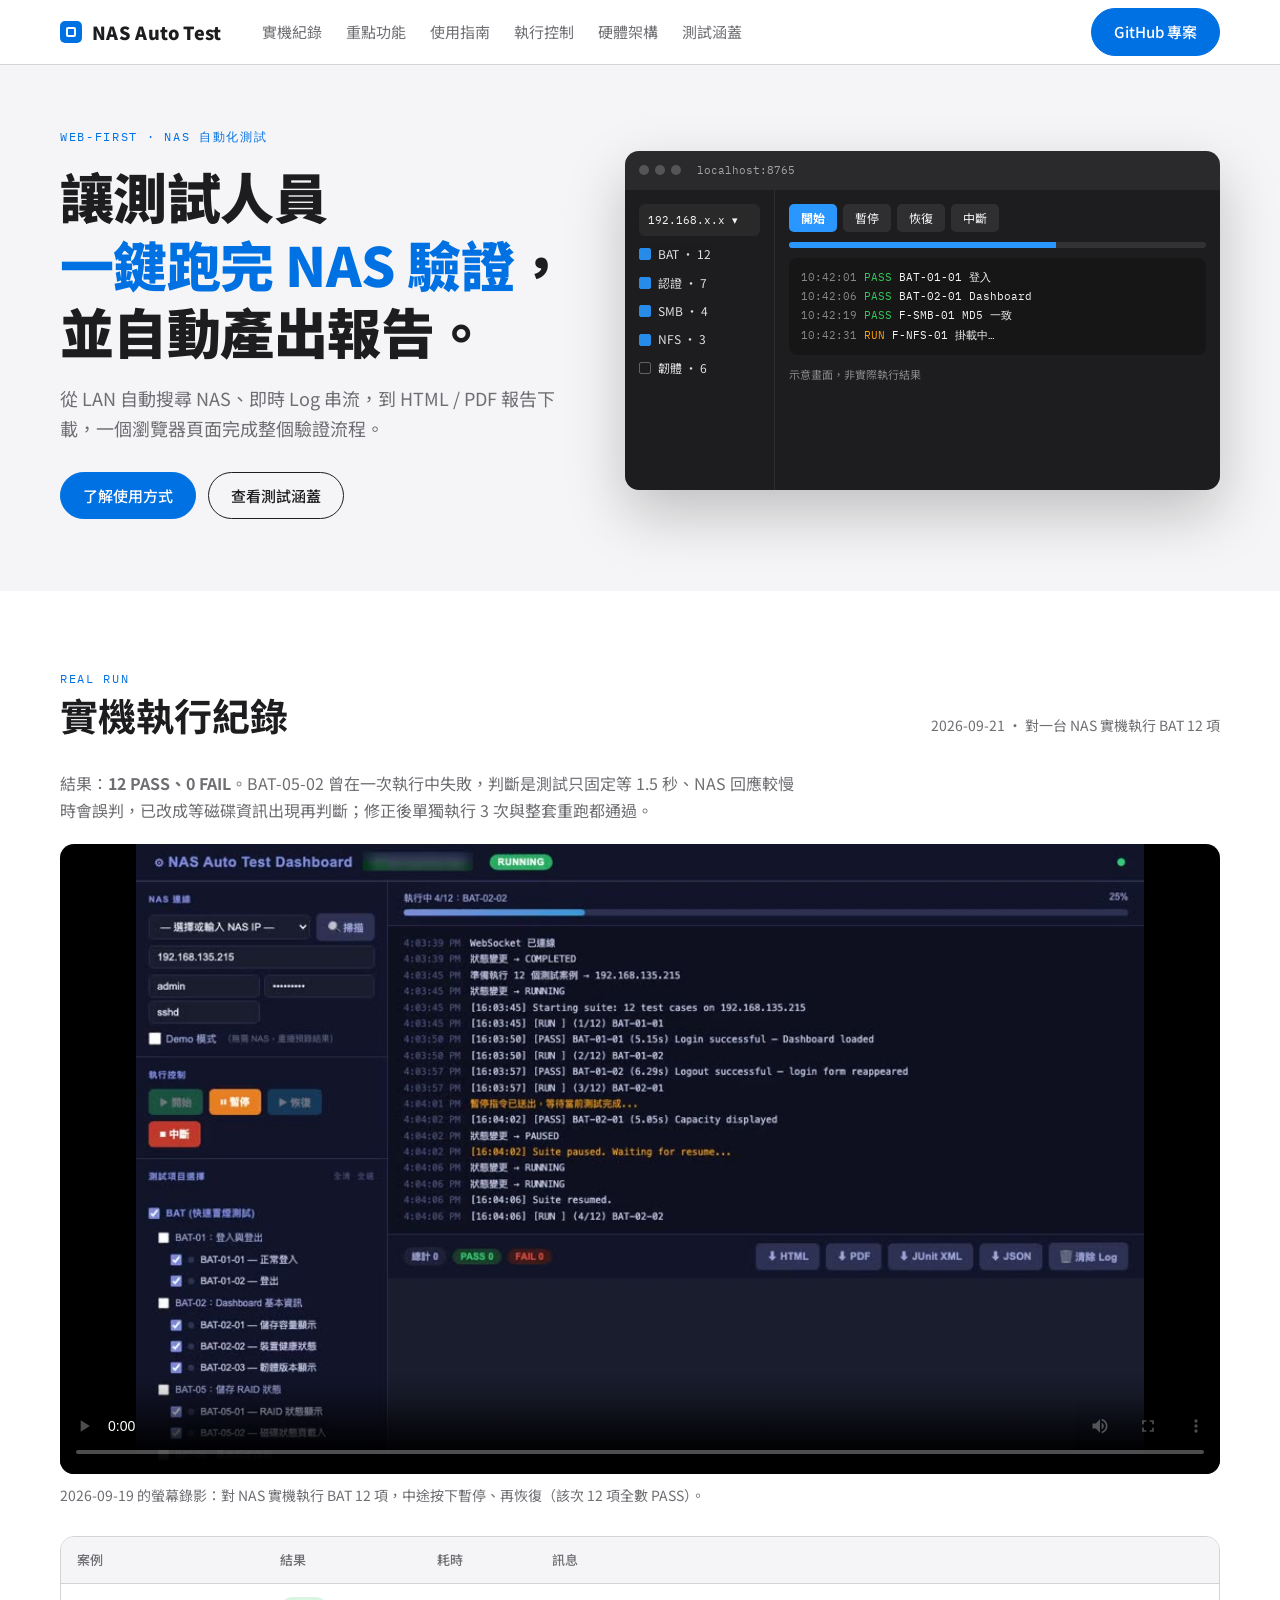
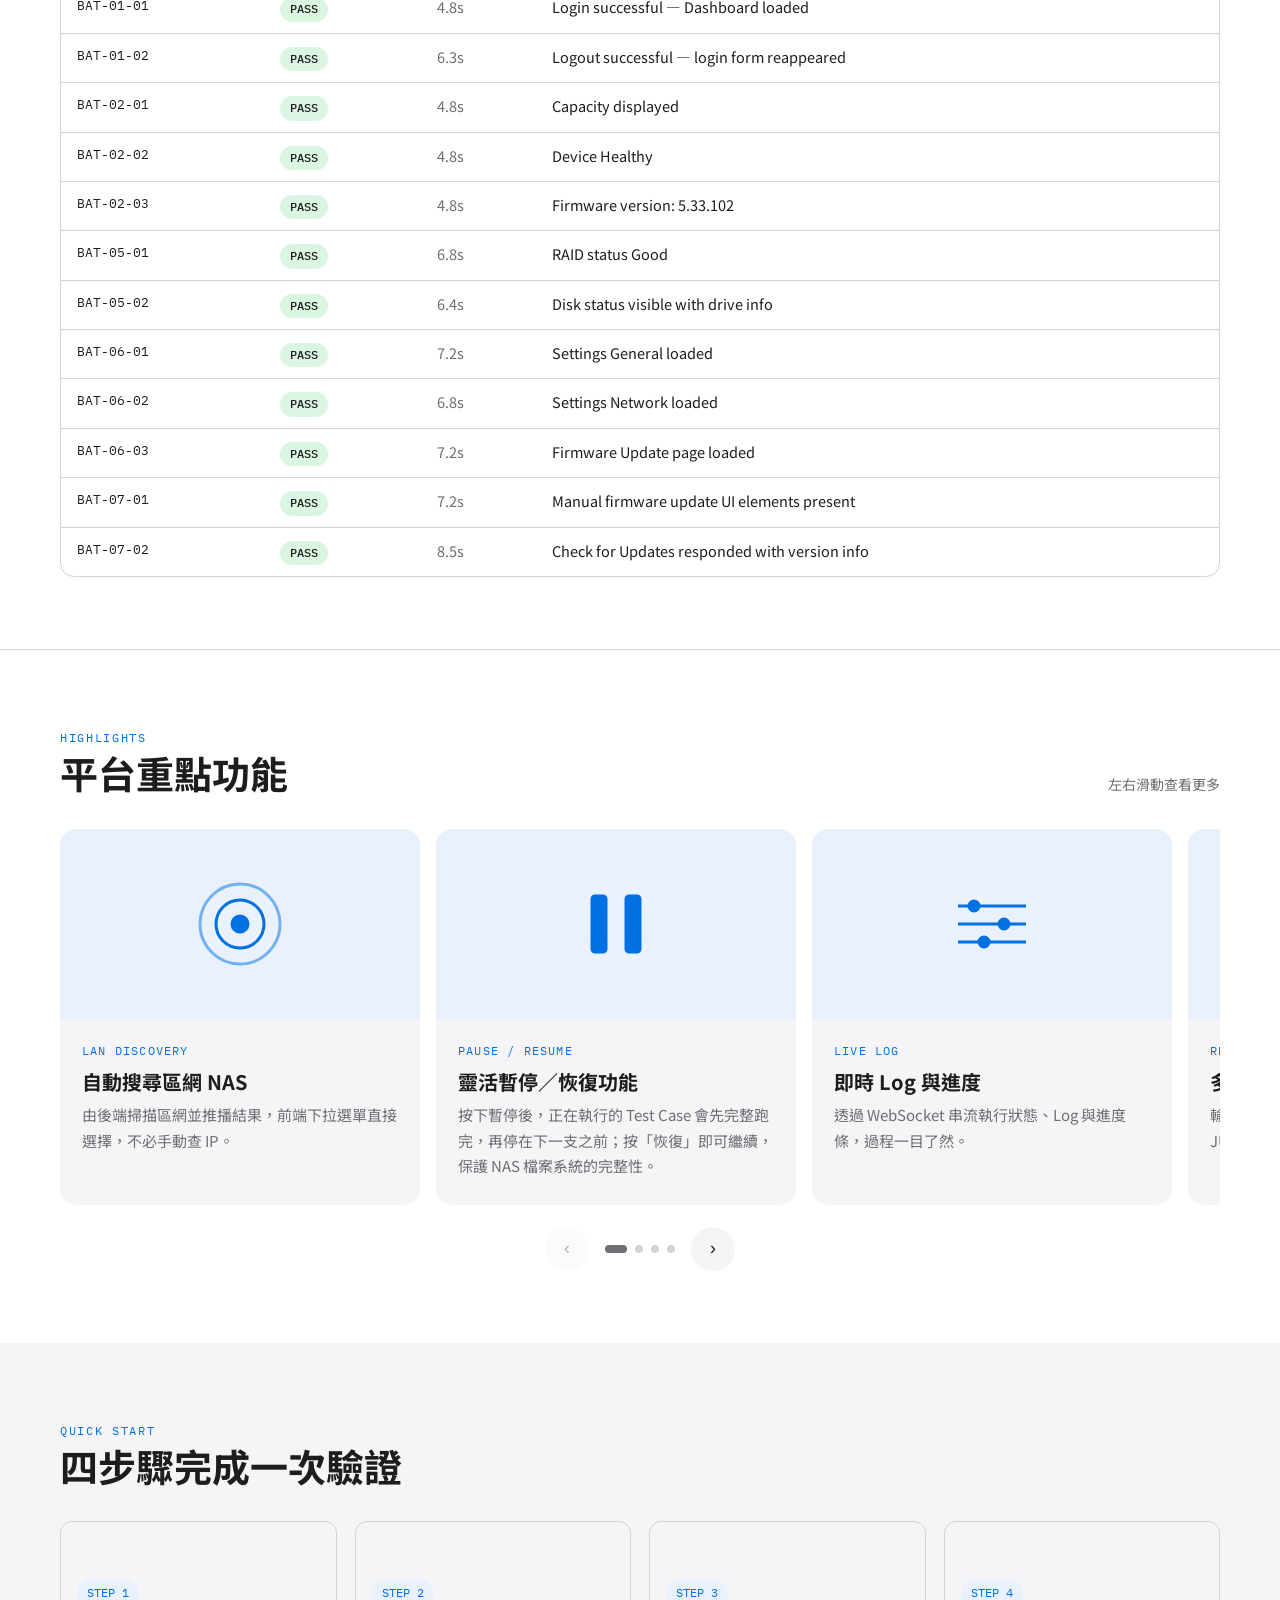
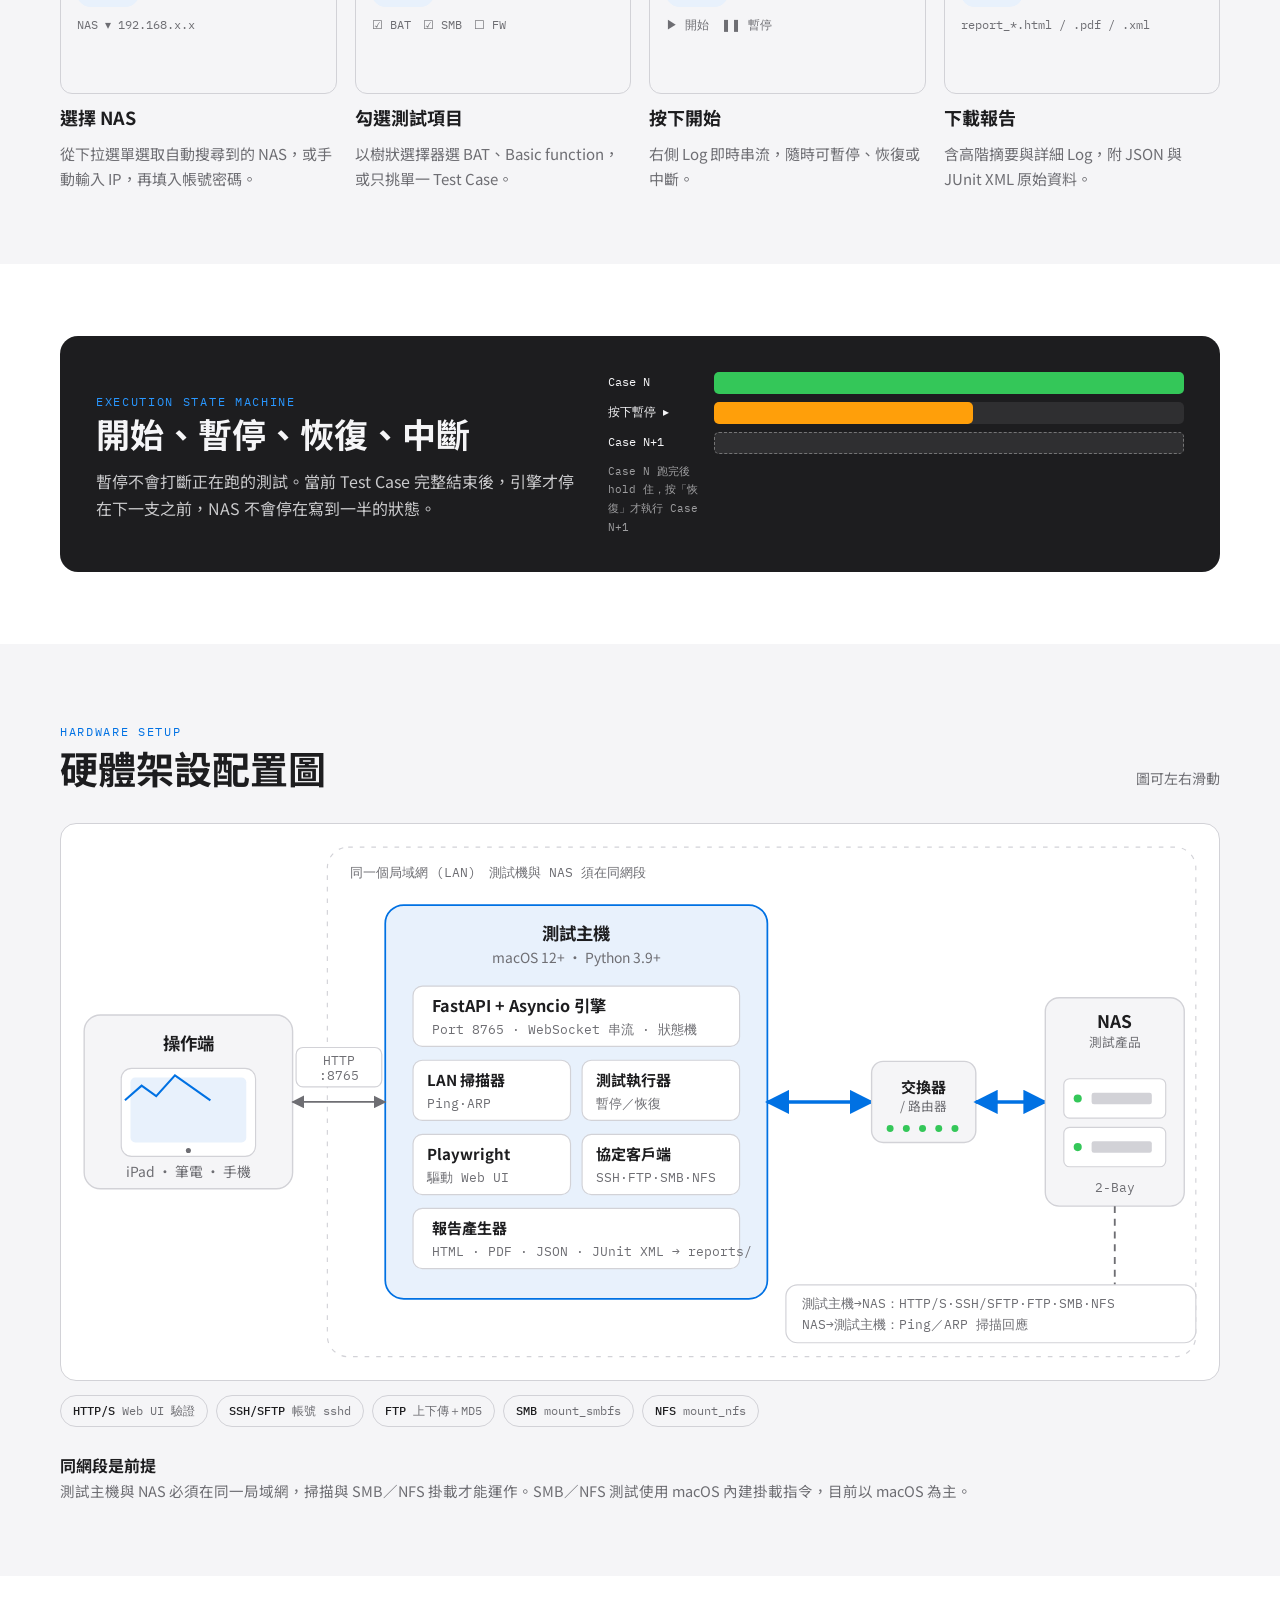
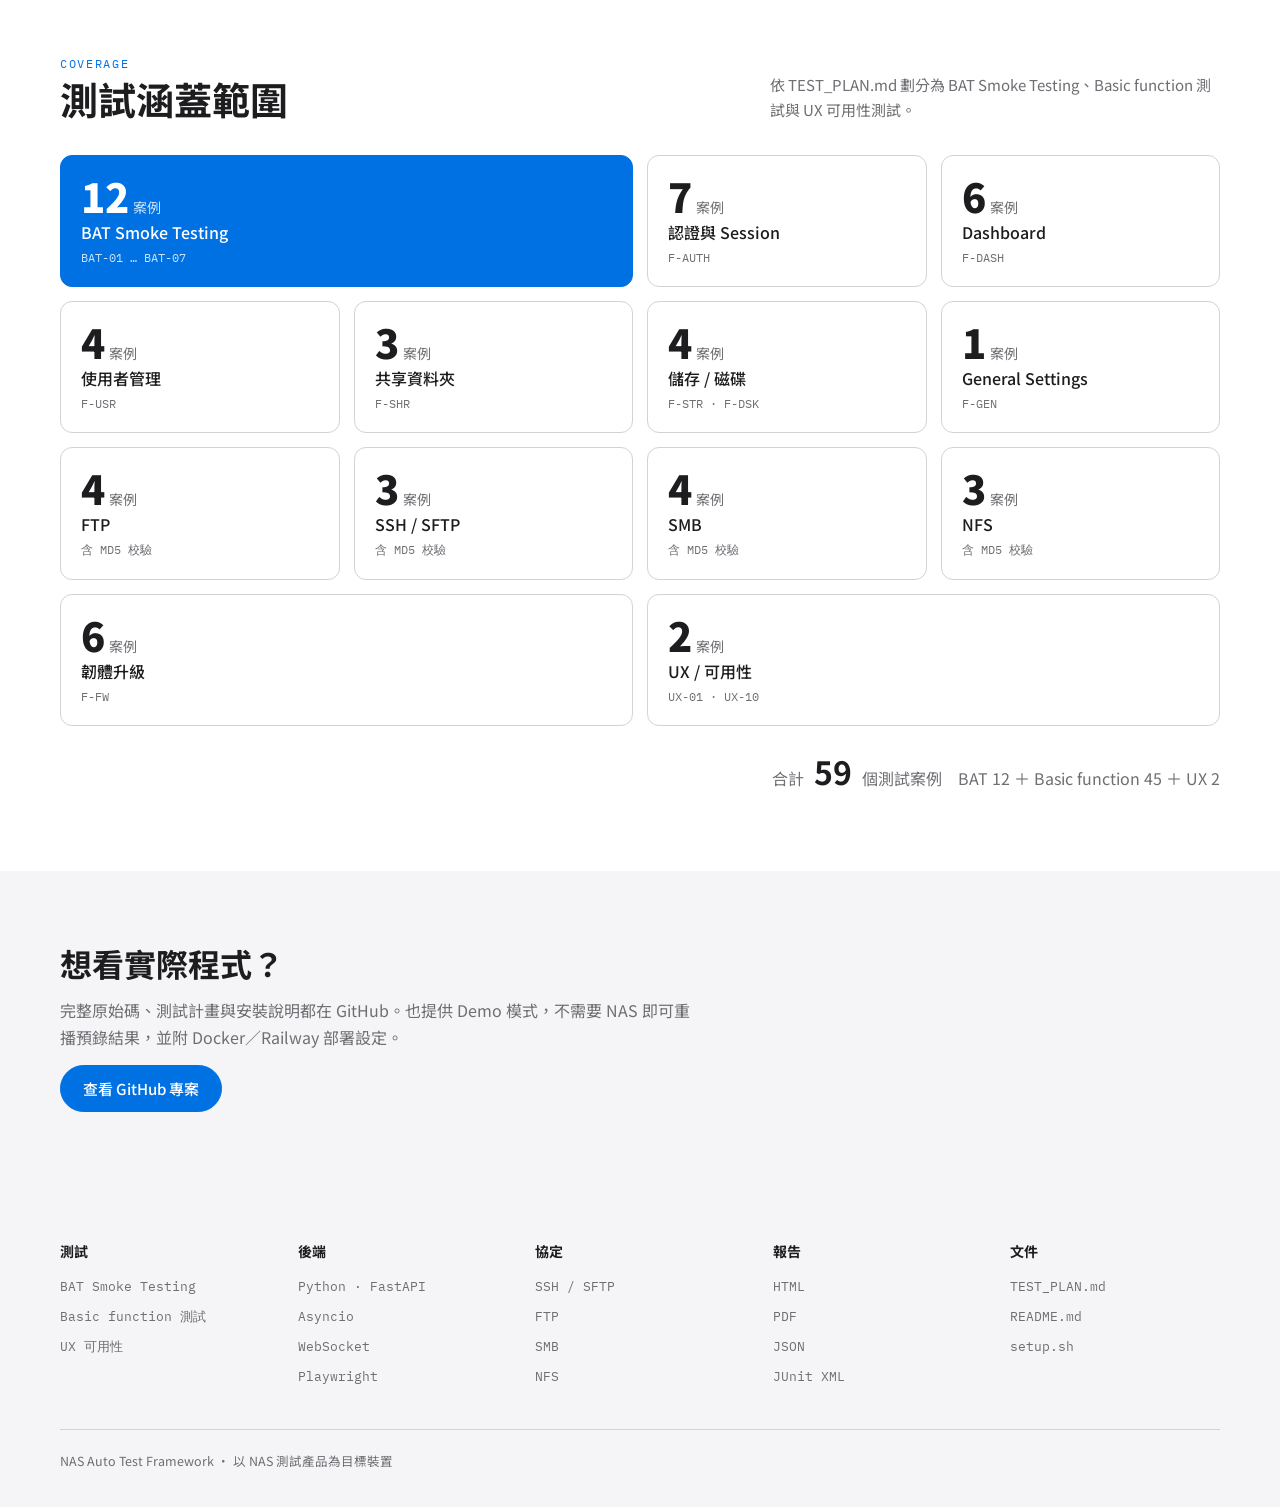
==== commit 34f4b6a1: "Remove CI/CD node from hardware diagram and center operator node Co-Authored-By: Claude Sonnet 5 <no" ====
--- a/nas-intro.html
+++ b/nas-intro.html
@@ -364,7 +364,7 @@
     <div class="topo-scroll">
     <svg class="topo" viewBox="0 0 1000 480" role="img" aria-labelledby="topo-t topo-d">
       <title id="topo-t">硬體架設配置圖</title>
-      <desc id="topo-d">操作端與 CI/CD 連到測試主機，測試主機經區網交換器透過 HTTP、SSH、FTP、SMB、NFS 測試 NAS。</desc>
+      <desc id="topo-d">操作端連到測試主機，測試主機經區網交換器透過 HTTP、SSH、FTP、SMB、NFS 測試 NAS。</desc>
       <defs>
         <marker id="ah" viewBox="0 0 10 10" refX="9" refY="5" markerWidth="7" markerHeight="7" orient="auto-start-reverse"><path d="M0 0L10 5L0 10z" class="arrow"/></marker>
         <marker id="aa" viewBox="0 0 10 10" refX="9" refY="5" markerWidth="7" markerHeight="7" orient="auto-start-reverse"><path d="M0 0L10 5L0 10z" class="arrow-a"/></marker>
@@ -375,6 +375,7 @@
       <text x="250" y="46" class="mono">同一個局域網 (LAN)　測試機與 NAS 須在同網段</text>
 
       <!-- operator -->
+      <g transform="translate(0,95)">
       <rect x="20" y="70" width="180" height="150" rx="14" class="box"/>
       <text x="110" y="100" text-anchor="middle" class="ttl">操作端</text>
       <rect x="52" y="116" width="116" height="76" rx="9" class="inner"/>
@@ -382,13 +383,7 @@
       <path d="M68 164l16-14 14 10 18-20 34 24" transform="translate(-6,-4) scale(.9)" stroke="var(--accent)" stroke-width="2" fill="none"/>
       <circle cx="110" cy="187" r="2.2" fill="var(--ink-2)"/>
       <text x="110" y="210" text-anchor="middle" class="sub">iPad · 筆電 · 手機</text>
-
-      <!-- CI -->
-      <rect x="20" y="290" width="180" height="120" rx="14" class="box"/>
-      <text x="110" y="320" text-anchor="middle" class="ttl">CI/CD 或開發者</text>
-      <rect x="50" y="336" width="120" height="44" rx="6" class="inner"/>
-      <text x="62" y="363" class="mono">POST /api/start</text>
-      <text x="110" y="398" text-anchor="middle" class="sub">REST API 觸發</text>
+      </g>
 
       <!-- host -->
       <rect x="280" y="70" width="330" height="340" rx="16" class="host"/>
@@ -414,12 +409,12 @@
       <text x="320" y="373" class="mono">HTML · PDF · JSON · JUnit XML → reports/</text>
 
       <!-- operator -> host -->
+      <g transform="translate(0,95)">
       <path d="M200 145H280" class="wire" marker-end="url(#ah)" marker-start="url(#ah)"/>
       <rect x="203" y="98" width="74" height="34" rx="6" class="lbl"/>
       <text x="240" y="113" text-anchor="middle" class="mono">HTTP</text>
       <text x="240" y="126" text-anchor="middle" class="mono">:8765</text>
-      <path d="M200 350H280" class="wire" marker-end="url(#ah)"/>
-      <text x="240" y="342" text-anchor="middle" class="mono">API</text>
+      </g>
 
       <!-- host -> switch -->
       <path d="M610 240H700" class="lan" marker-end="url(#aa)" marker-start="url(#aa)"/>
